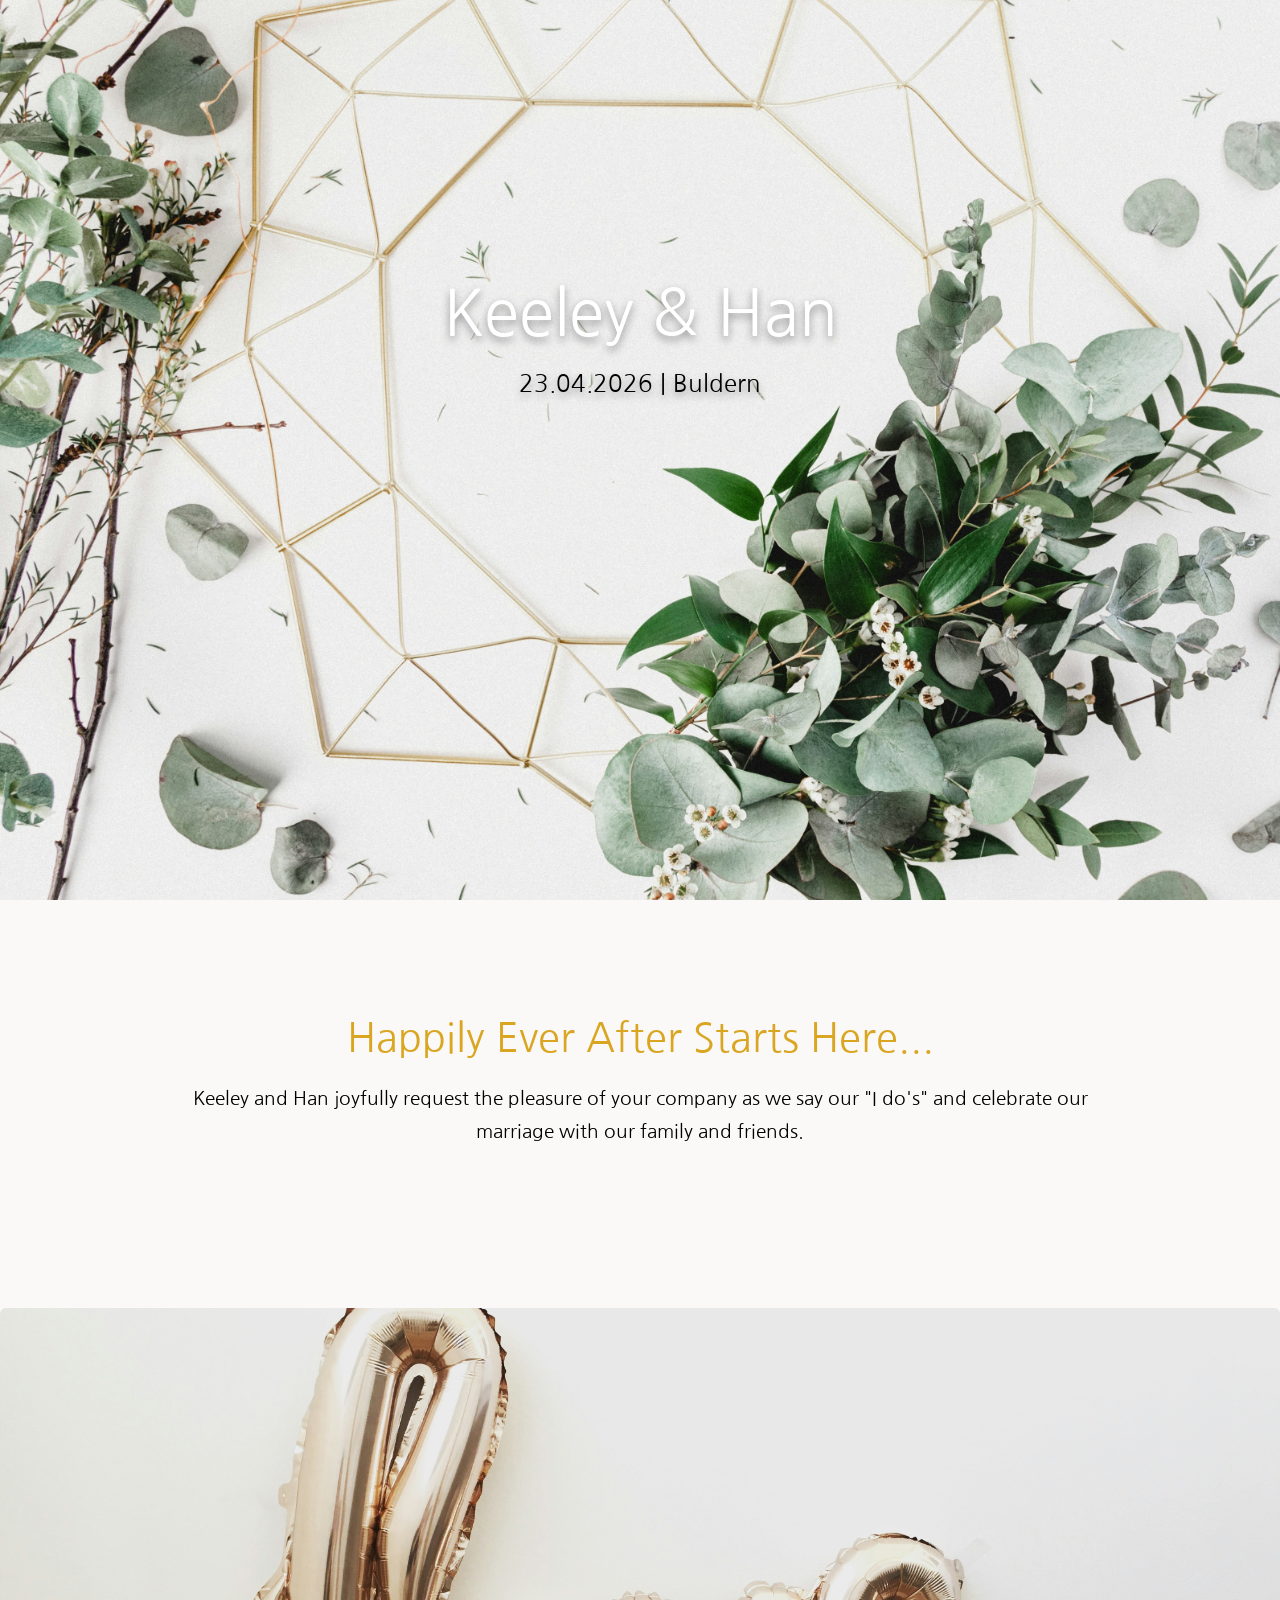
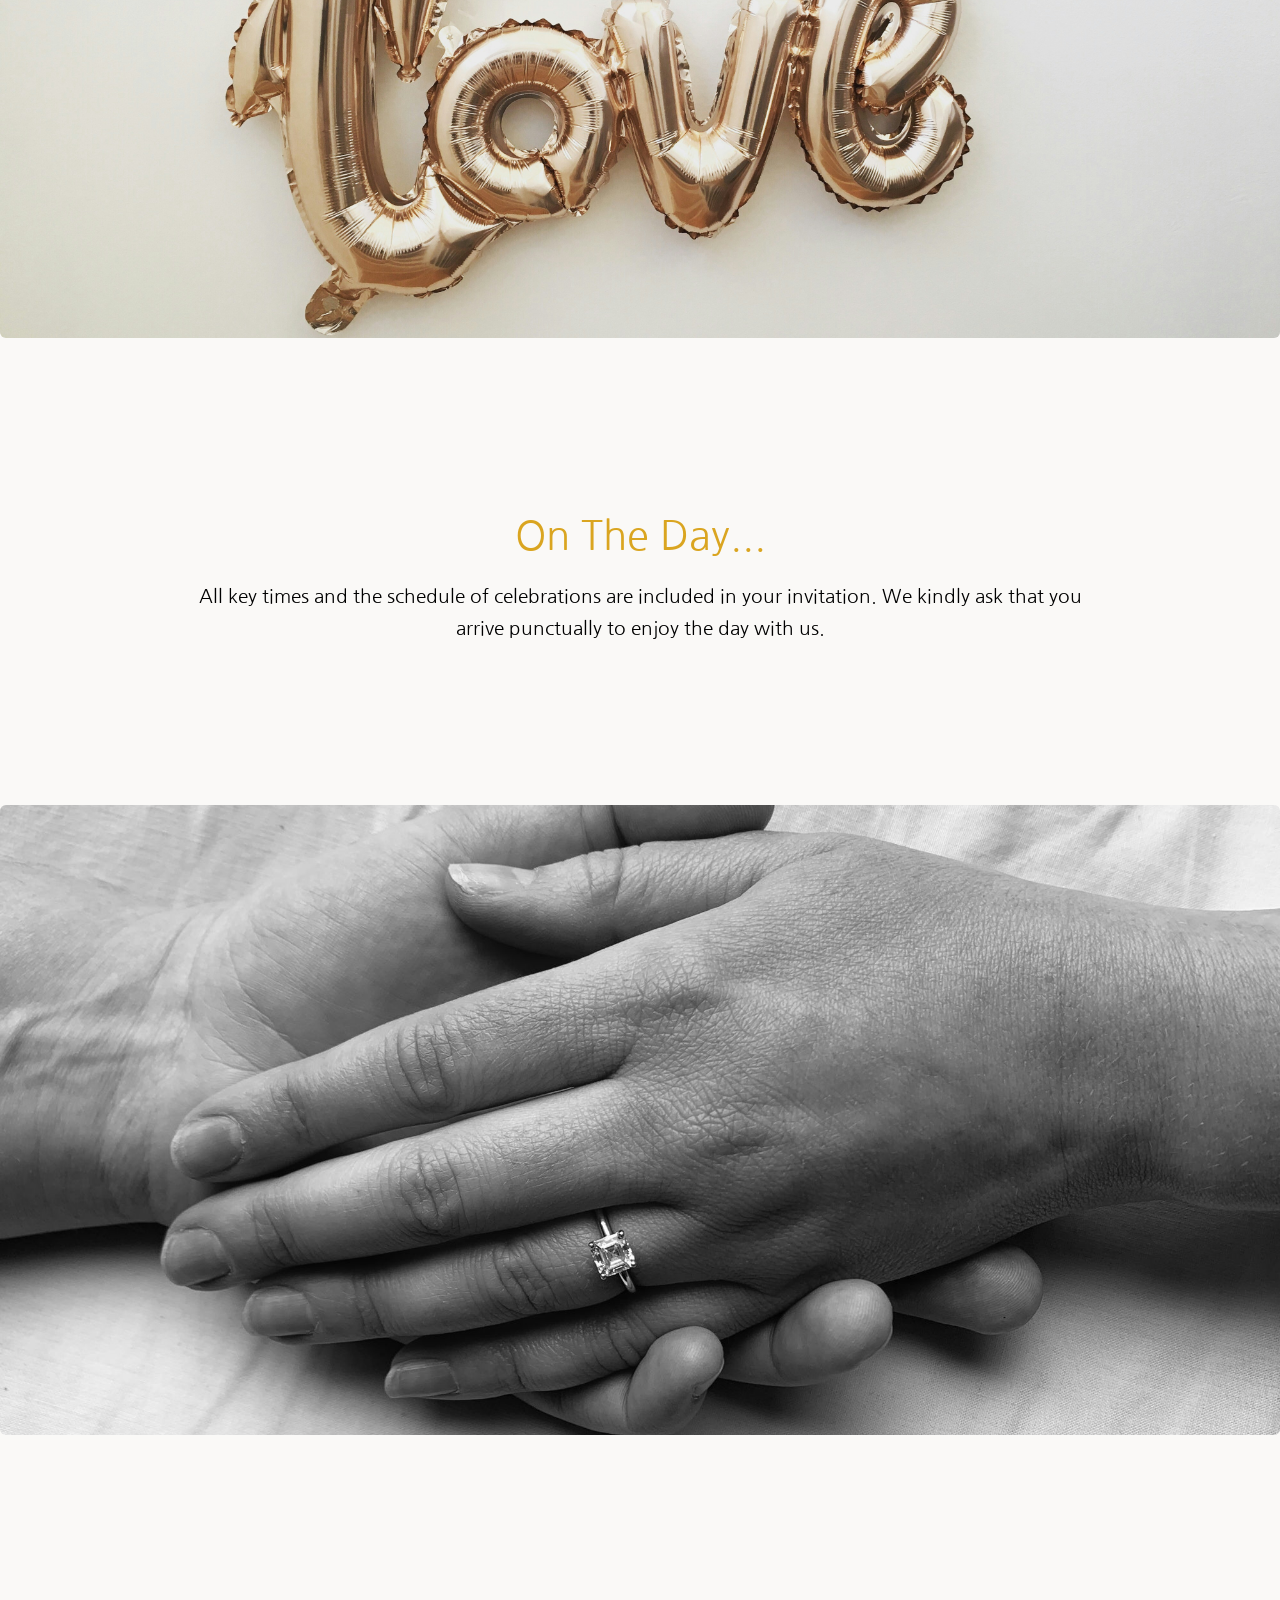
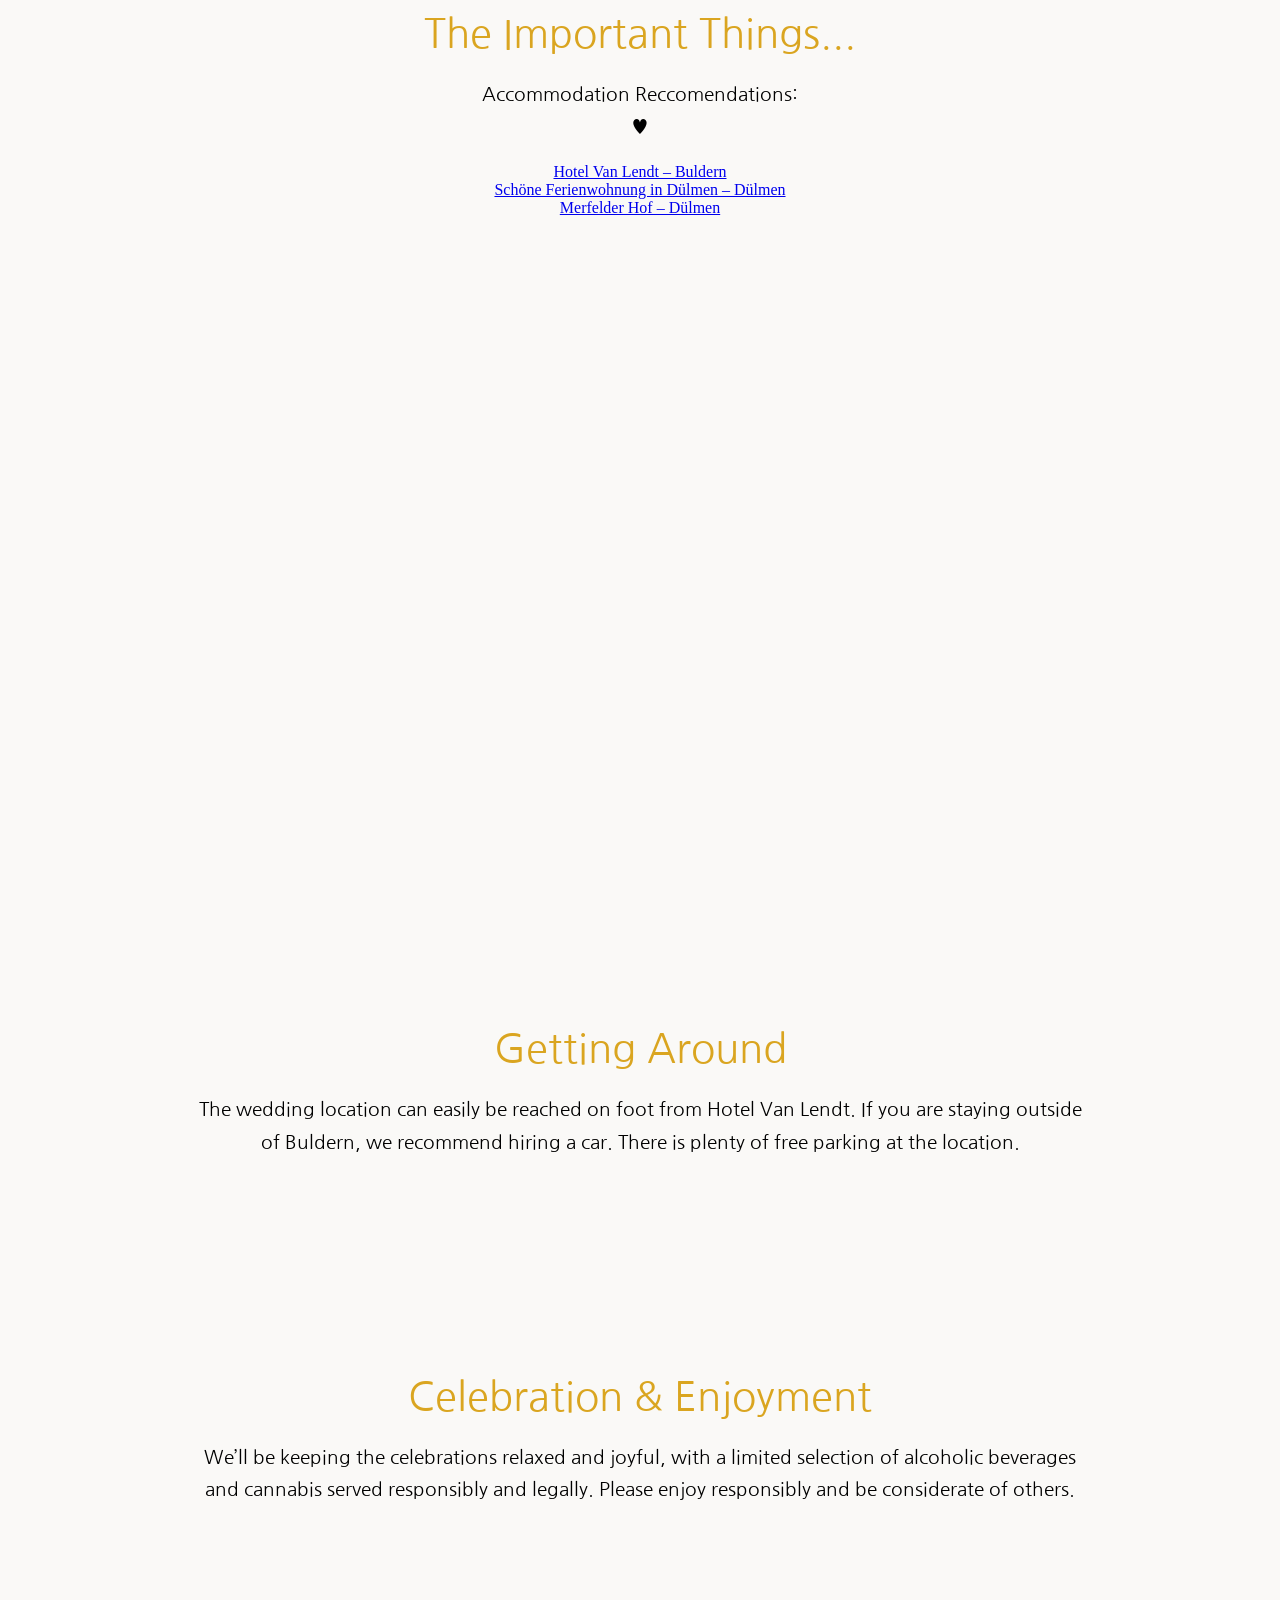
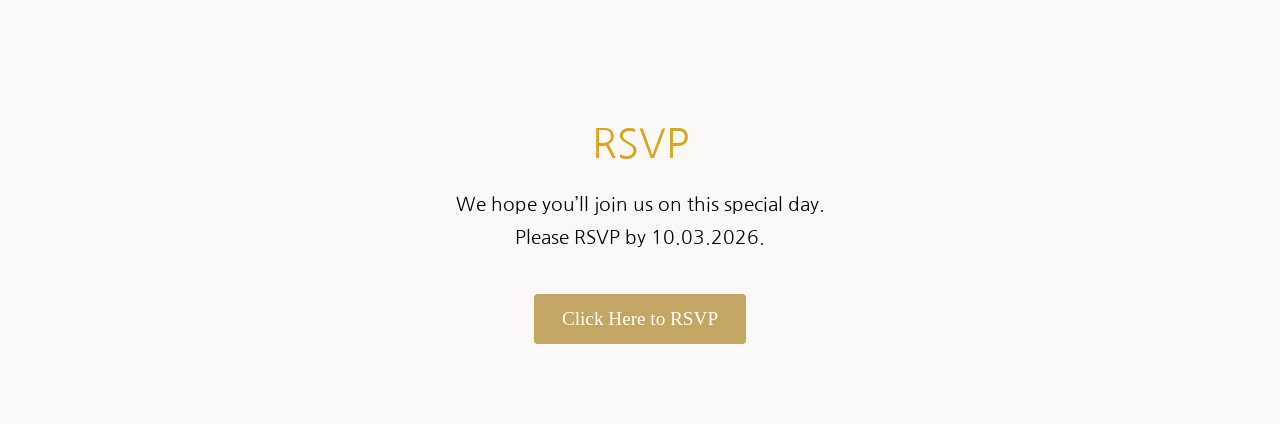
==== index.html @ 1558410f "Update index.html" ====
<!DOCTYPE html>
<html lang="en">
<head>
  <meta charset="UTF-8" />
  <meta name="viewport" content="width=device-width, initial-scale=1.0" />
  <title>Keeley & Han — 23.04.2026</title>
  <link rel="stylesheet" href="style.css" />
  <link href="https://fonts.googleapis.com/css2?family=Nanum+Gothic:wght@400;700&display=swap" rel="stylesheet">
</head>
<body>
  
  <div class="hero-section">
    <h1>Keeley & Han</h1>
    <p>23.04.2026 | Buldern</p>
  </div>

  <section id="story">
    <h2>Happily Ever After Starts Here...</h2>
    <p>Keeley and Han joyfully request the pleasure of your company as we say our "I do's" and celebrate our marriage with our family and friends.</p>
  </section>

  <div class="photo-strip" style="background-image:url('images/strip1.jpg');"></div>

  <section id="details" class="text-over-photo">
    <div class="overlay">
      <h2>On The Day...</h2>
      <p>All key times and the schedule of celebrations are included in your invitation. We kindly ask that you arrive punctually to enjoy the day with us.</p>
    </div>
  </section>

  <div class="photo-strip" style="background-image:url('images/strip2.jpg');"></div>

  <section id="accommodation">
    <h2>The Important Things...</h2>
    <p>Accommodation Reccomendations:<br>&hearts;</p>

    <a href="#">Hotel Van Lendt – Buldern</a><br>
    <a href="#">Schöne Ferienwohnung in Dülmen – Dülmen</a><br>
    <a href="#">Merfelder Hof – Dülmen</a>
  </section>

  <section id="location">
    <div class="map-wrapper">
      <iframe src="https://www.google.com/maps/embed?pb=!1m18!1m12!1m3!1d2463.625701372077!2d7.3510725!3d51.8677902!2m3!1f0!2f0!3f0!3m2!1i1024!2i768!4f13.1!3m3!1m2!1s0x47b9ab08e99fabc3%3A0x5cff2f88bb32eb2a!2sSEESCHEUNE%20-%20DIE%20EVENTLOCATION%20IM%20M%C3%9CNSTERLAND!5e0!3m2!1sen!2sde!4v1762705161014!5m2!1sen!2sde" width="100%" height="450" style="border:0;" allowfullscreen="" loading="lazy" referrerpolicy="no-referrer-when-downgrade"></iframe>
    </div>
  </section>

  <section>
    <h2>Getting Around</h2>
    <p>The wedding location can easily be reached on foot from Hotel Van Lendt. If you are staying outside of Buldern, we recommend hiring a car. There is plenty of free parking at the location.</p>
  </section>

  <section>
    <h2>Celebration & Enjoyment</h2>
    <p>We’ll be keeping the celebrations relaxed and joyful, with a limited selection of alcoholic beverages and cannabis served responsibly and legally. Please enjoy responsibly and be considerate of others.</p>
  </section>

  <section id="rsvp">
    <h2>RSVP</h2>
    <p>We hope you’ll join us on this special day.<br>Please RSVP by 10.03.2026.</p>
    <a class="rsvp-button" href="https://docs.google.com/forms/d/e/1FAIpQLSeetmAH4cesLOqkKq2MIP7J2bO_eZGsd08v54XGEmrCmU65VQ/viewform" target="_blank">Click Here to RSVP</a>
  </section>
</body>
</html>
---- style.css ----
/* === Global Styles === */
body {
  margin: 0;
  font-family: "Georgia", serif;
  background: #faf9f7;
  color: #333;
}

html {
  scroll-behavior: smooth;
}

/* === Hero Section === */
.hero-section {
  height: 100vh;
  background-image: url('images/hero.jpg');
  background-size: cover;
  background-position: center;
  display: flex;
  flex-direction: column;
  justify-content: center;
  align-items: center;
  text-align: center;
  color: white;
  text-shadow: 0 4px 8px rgba(0, 0, 0, 0.4);
  position: relative;
}

.hero-section h1 {
  font-size: 4rem;
  margin: 0;
  font-weight: 300;
  font-family: 'Nanum Gothic', sans-serif;
  position: relative;
  top: -100px;
}

.hero-section p {
  font-size: 1.5rem;
  margin-top: 10px;
  font-family: 'Nanum Gothic', sans-serif;
  position: relative;
  top: -100px;
}

/* === General Section Styling === */
section {
  padding: 80px 20px;
  max-width: 900px;
  margin: auto;
  text-align: center;
}

h2 {
  font-weight: 300;
  font-size: 2.5rem;
  margin-bottom: 20px;
  color: goldenrod;
  font-family: 'Nanum Gothic', sans-serif;
}

p {
  font-size: 1.2rem;
  line-height: 1.7;
  color: black;
  font-family: 'Nanum Gothic', sans-serif;
}

/* === Photo Strip Sections === */
.photo-strip {
  height: 70vh;
  background-size: cover;
  background-position: center;
  margin: 60px 0;
  border-radius: 6px;
}

/* === RSVP Button === */
.rsvp-button {
  display: inline-block;
  padding: 14px 28px;
  background: #c3a663;
  color: white;
  text-decoration: none;
  border-radius: 4px;
  margin-top: 20px;
  font-size: 1.2rem;
  transition: 0.3s ease;
}

.rsvp-button:hover {
  background: #a88c52;
}

/* === Footer === */
footer {
  padding: 30px 0;
  text-align: center;
  color: #666;
  font-size: 0.9rem;
}

/* === MOBILE RESPONSIVE === */
@media (max-width: 768px) {
  .hero-section {
    background-position: top center;
    background-size: cover;
  }

  .hero-section h1 {
    font-size: 2.7rem;
    top: -40px;
  }

  .hero-section p {
    font-size: 1.2rem;
    top: -30px;
  }

  .photo-strip {
    height: 40vh;
  }

  section {
    padding: 50px 15px;
  }
}
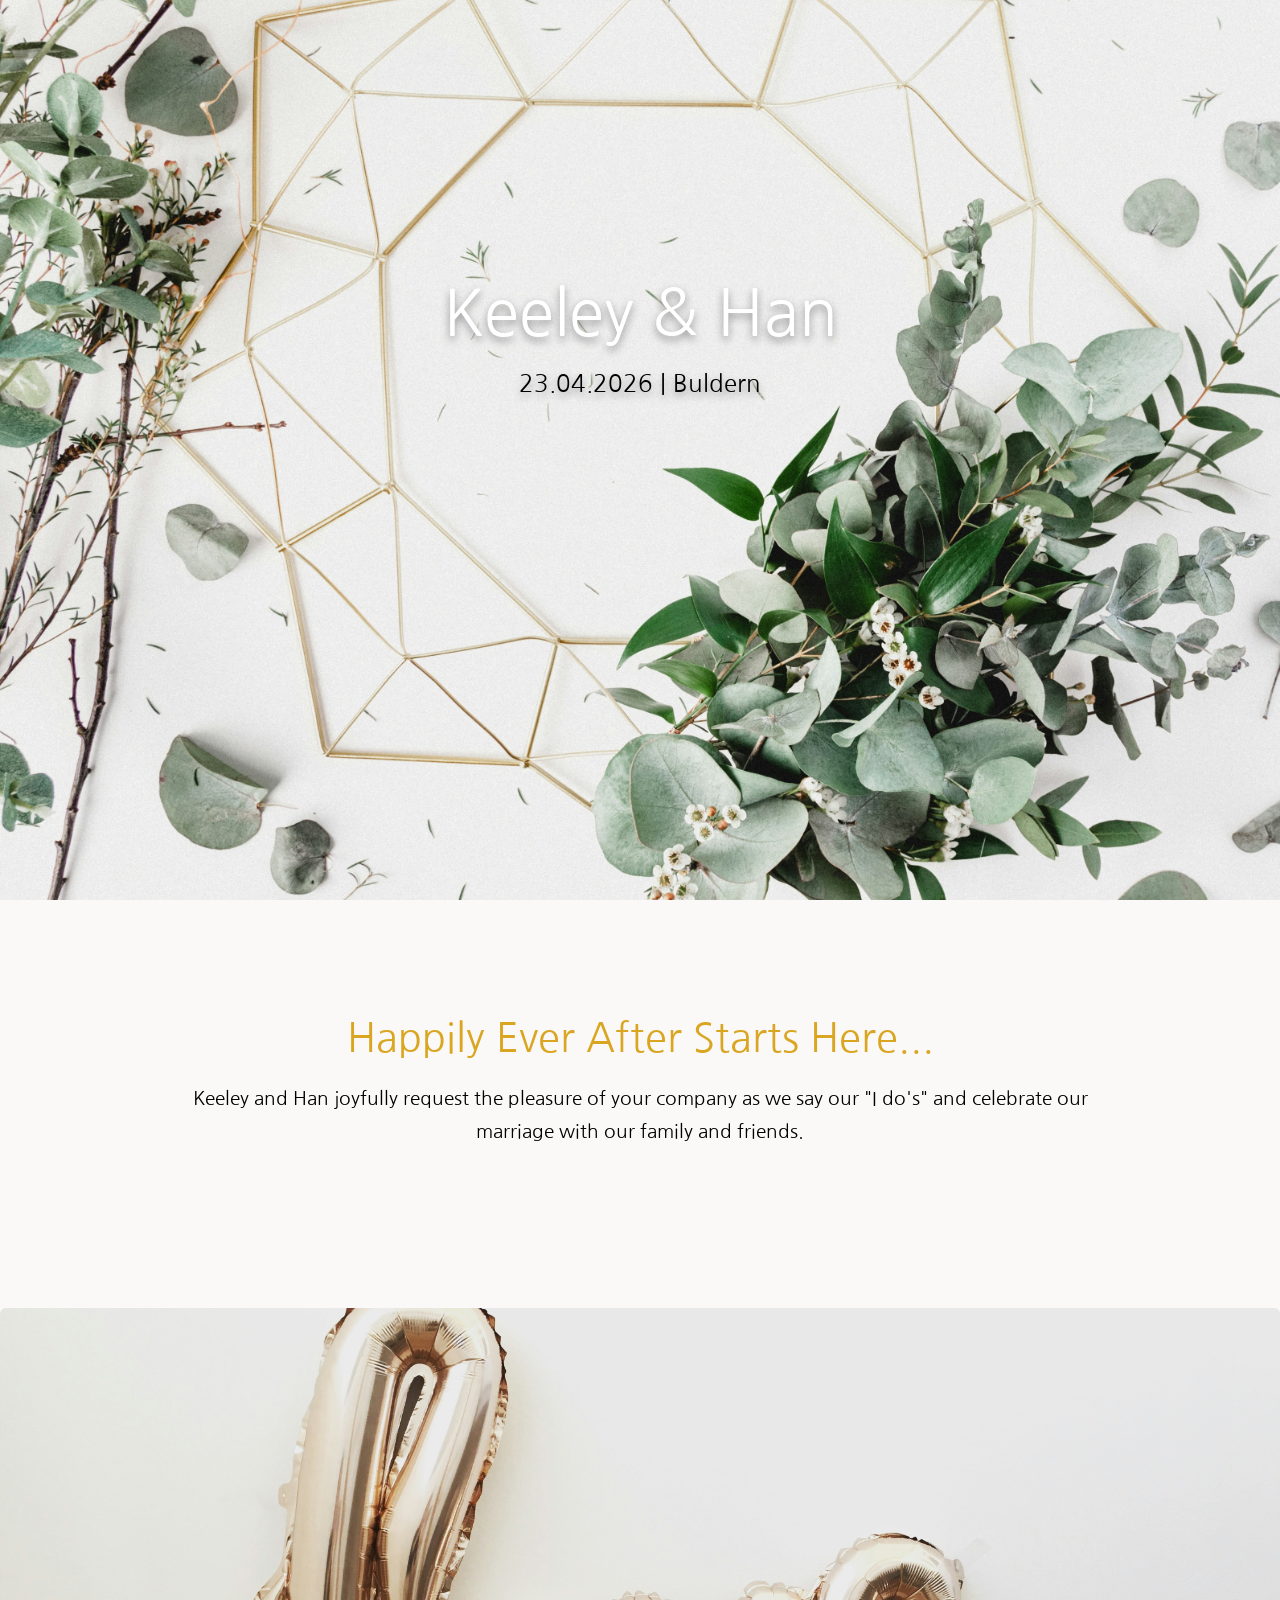
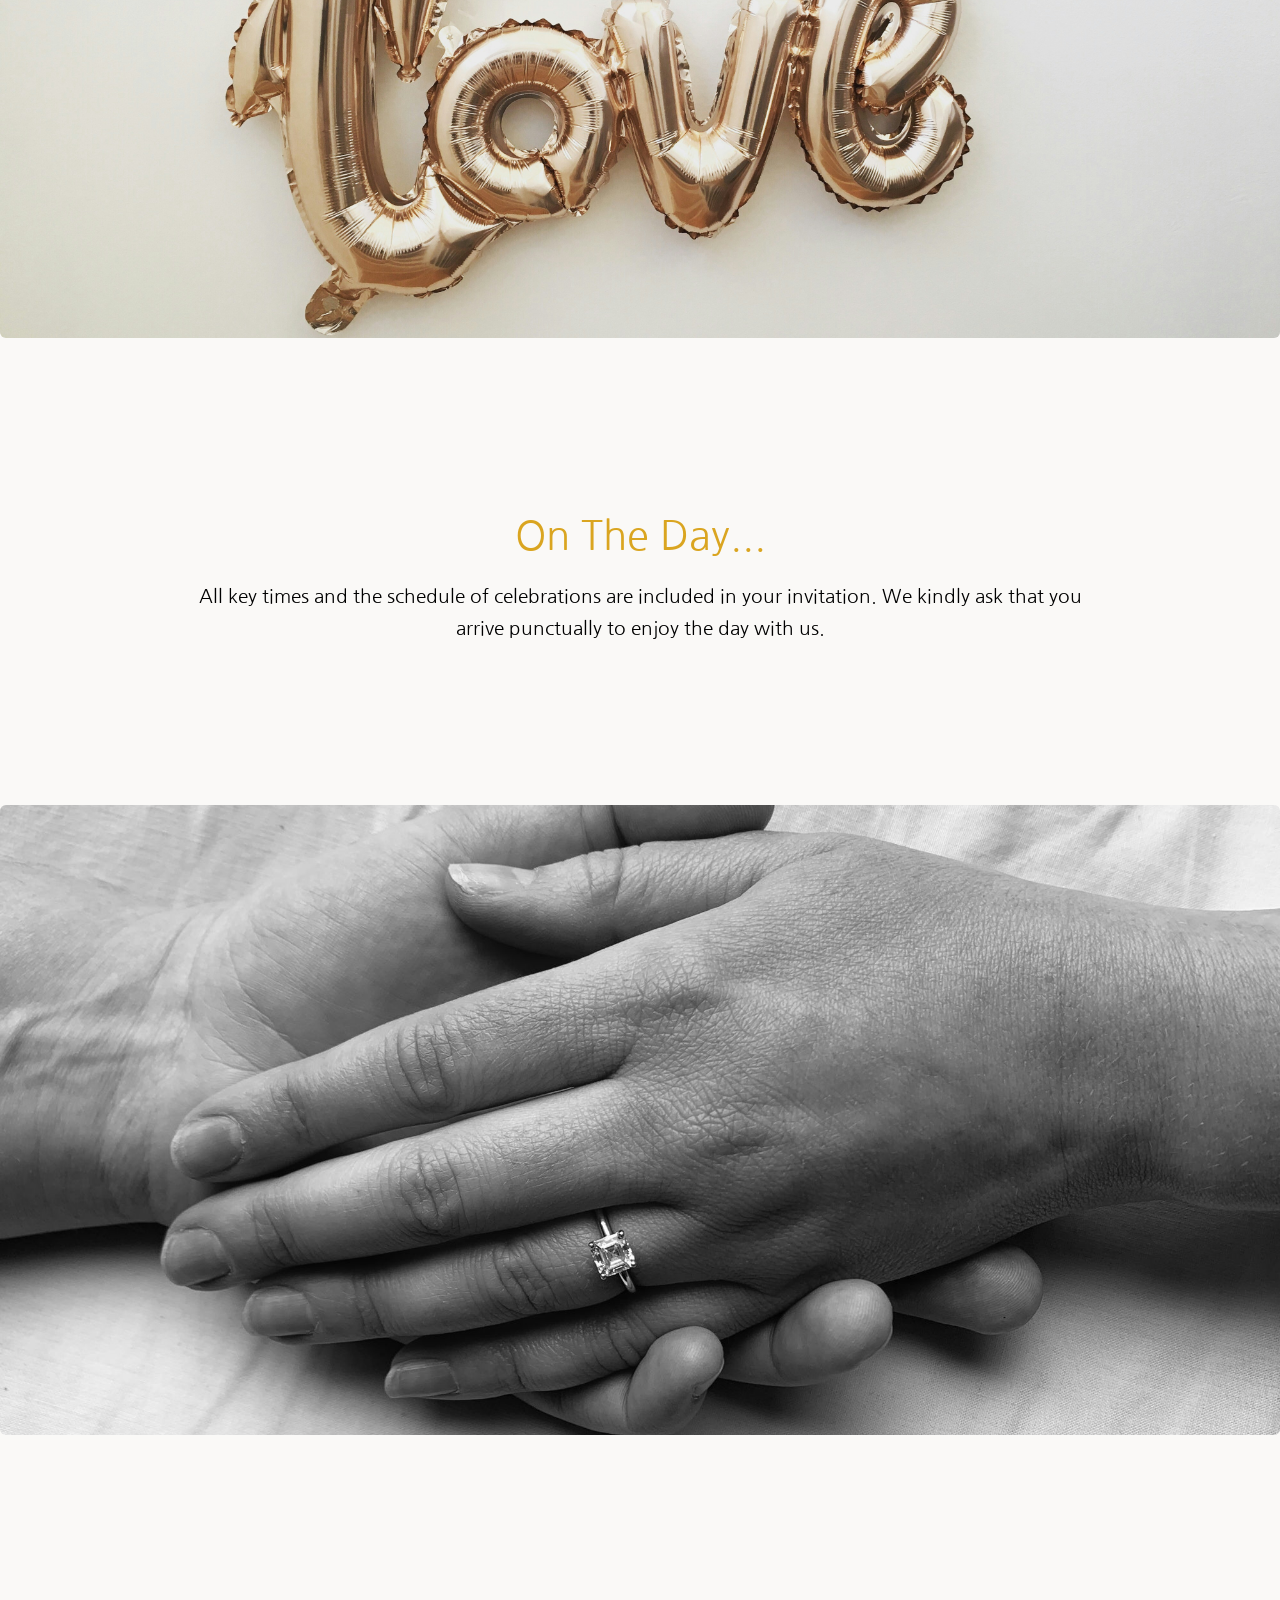
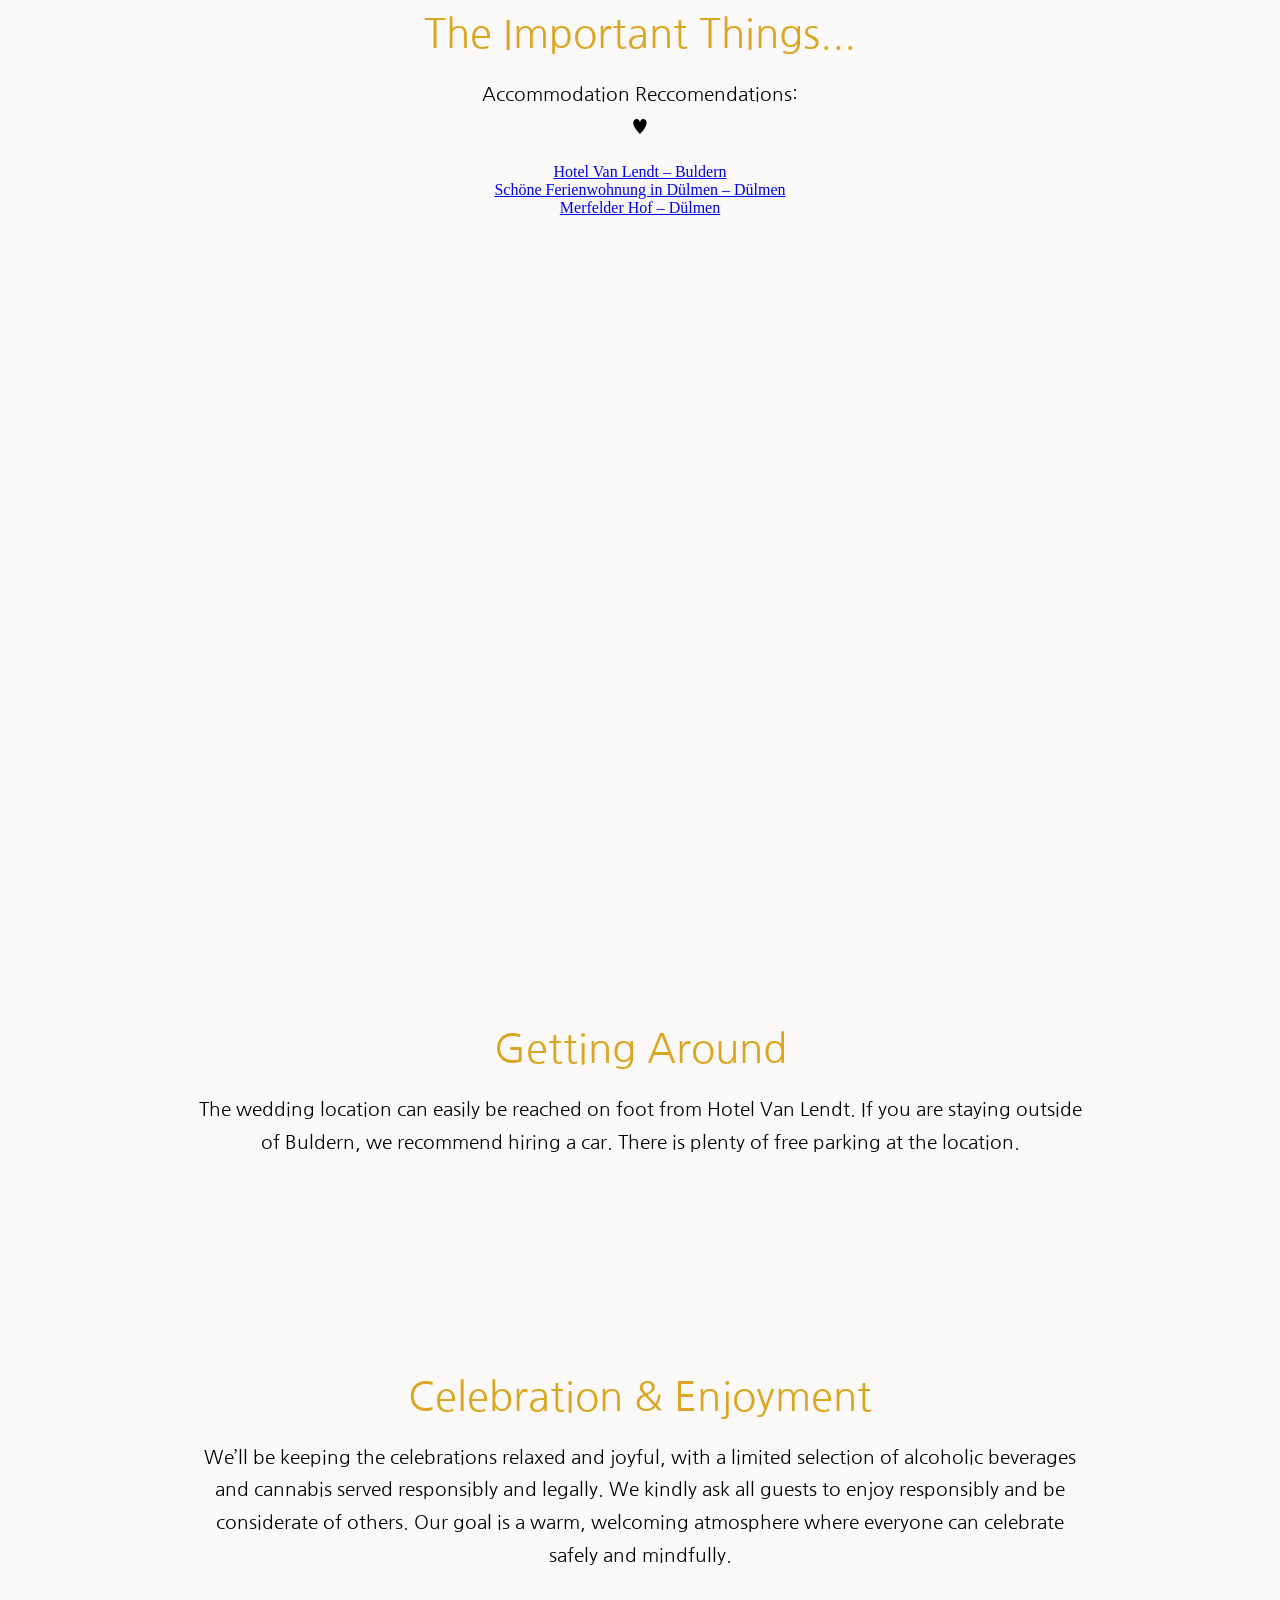
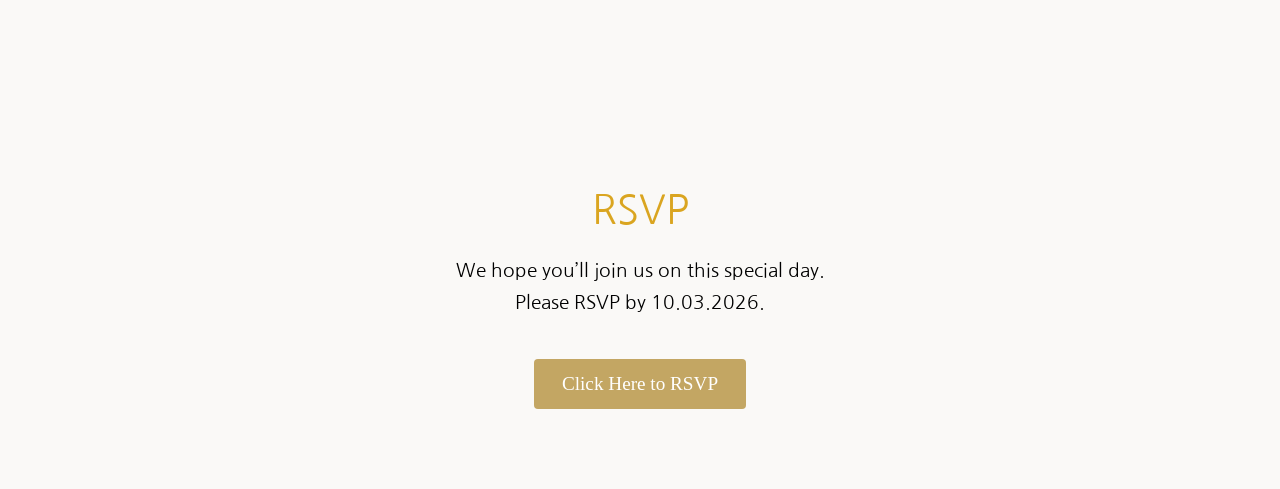
==== commit 35590815: "Update index.html" ====
--- a/index.html
+++ b/index.html
@@ -52,7 +52,8 @@
 
   <section>
     <h2>Celebration & Enjoyment</h2>
-    <p>We’ll be keeping the celebrations relaxed and joyful, with a limited selection of alcoholic beverages and cannabis served responsibly and legally. Please enjoy responsibly and be considerate of others.</p>
+    <p>We’ll be keeping the celebrations relaxed and joyful, with a limited selection of alcoholic beverages and cannabis served responsibly and 
+legally. We kindly ask all guests to enjoy responsibly and be considerate of others. Our goal is a warm, welcoming atmosphere where everyone can celebrate safely and mindfully.</p>
   </section>
 
   <section id="rsvp">
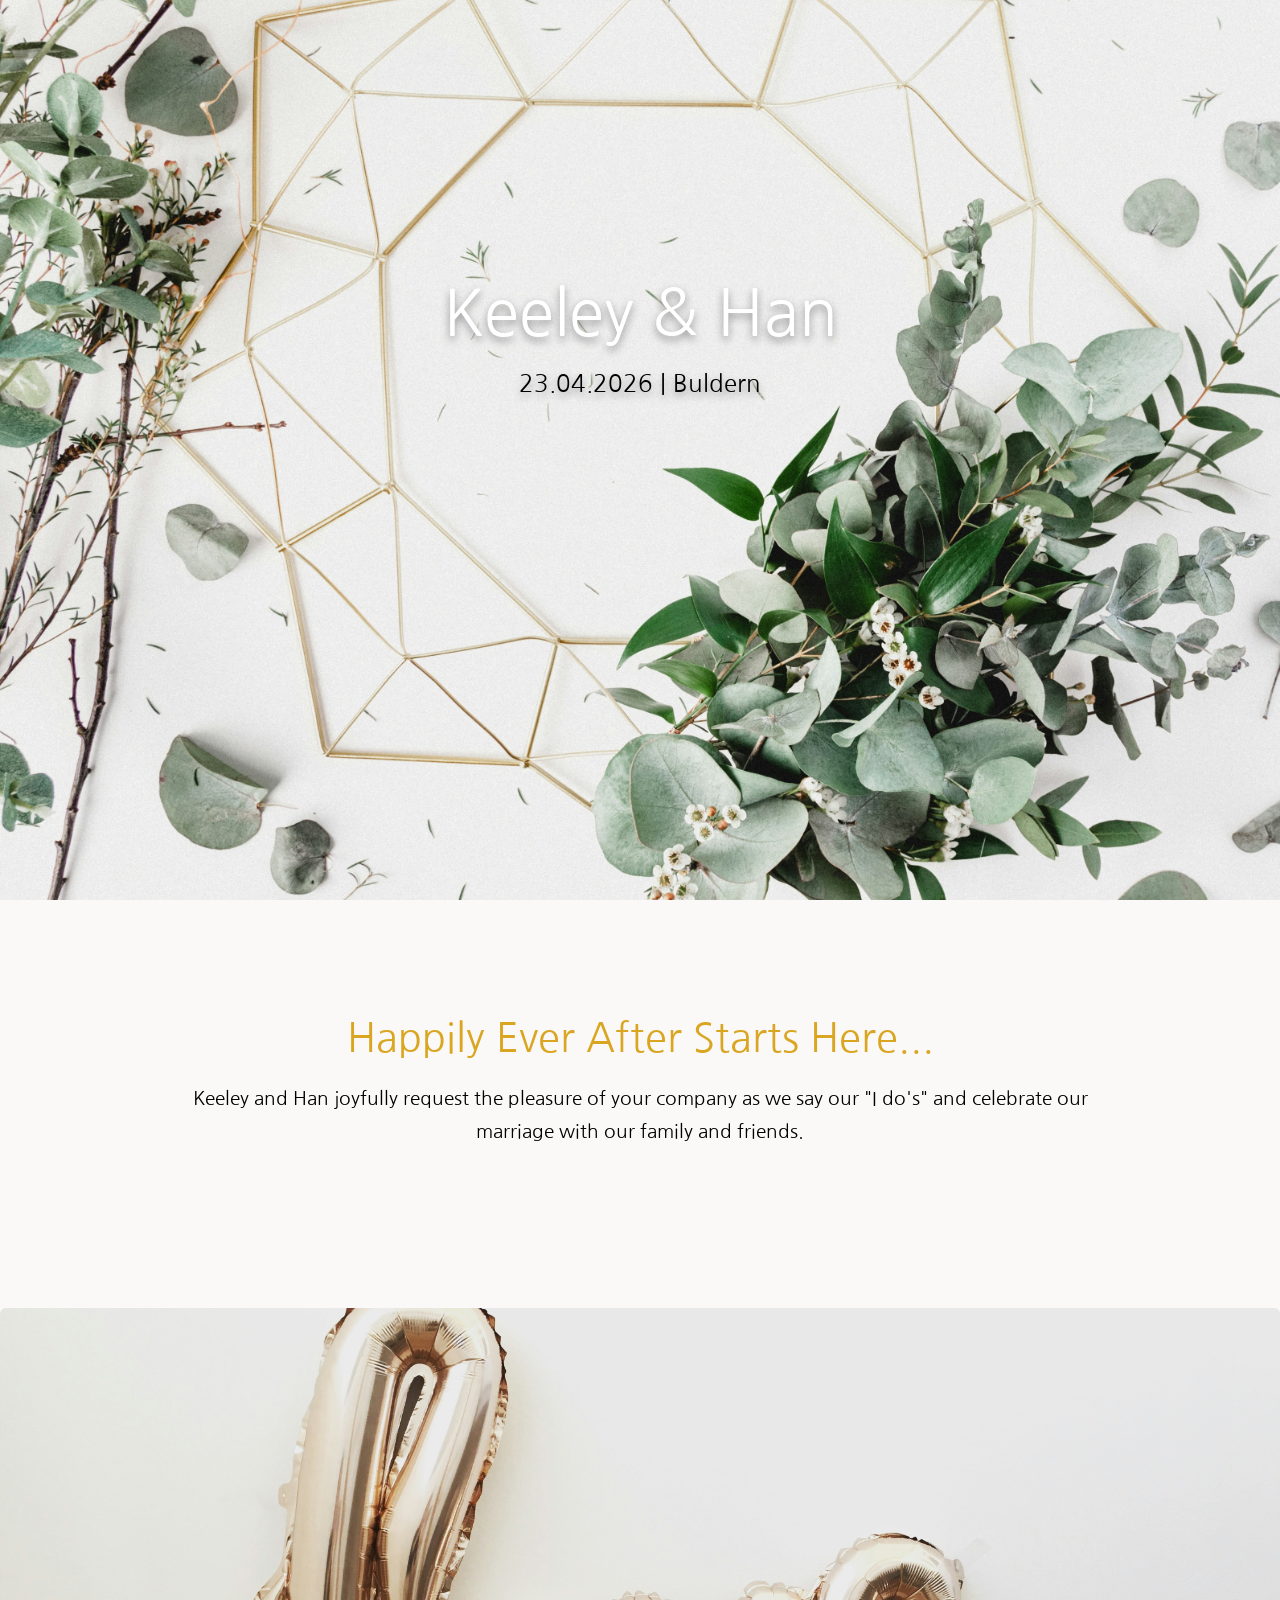
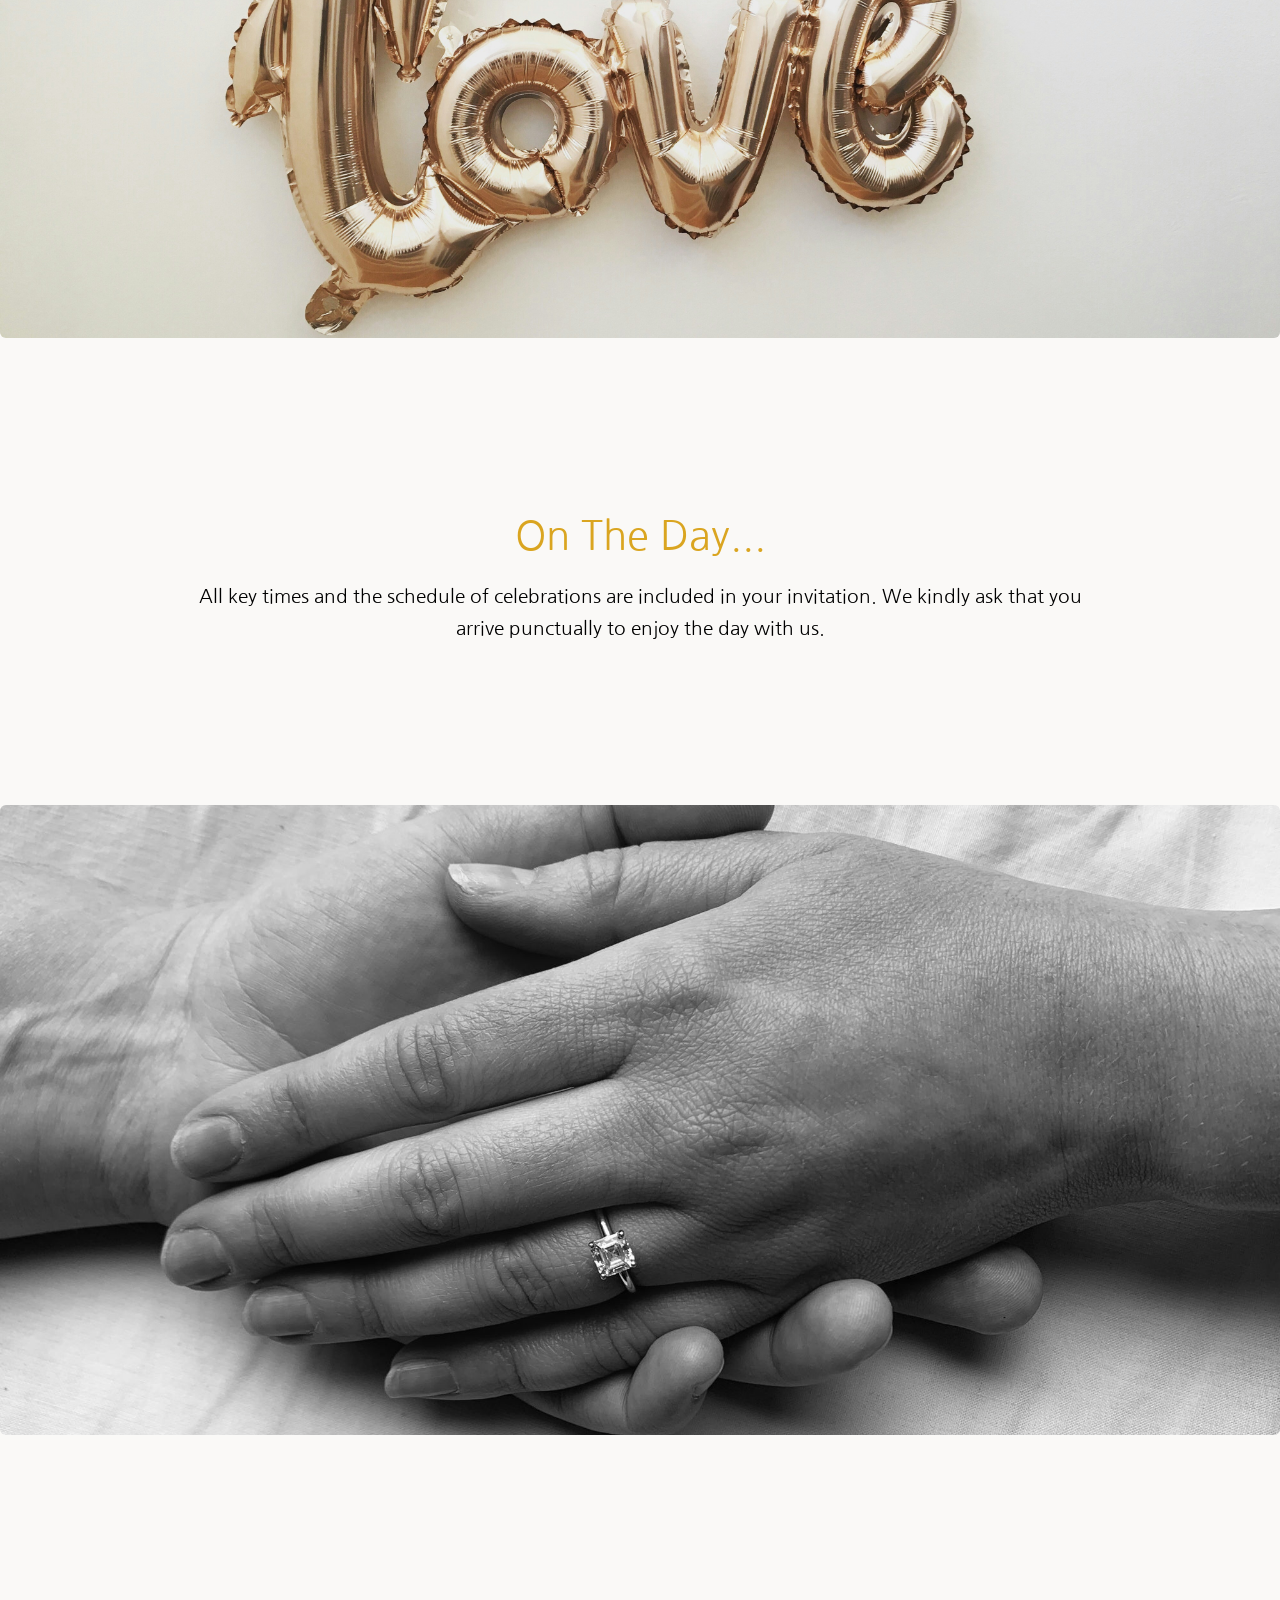
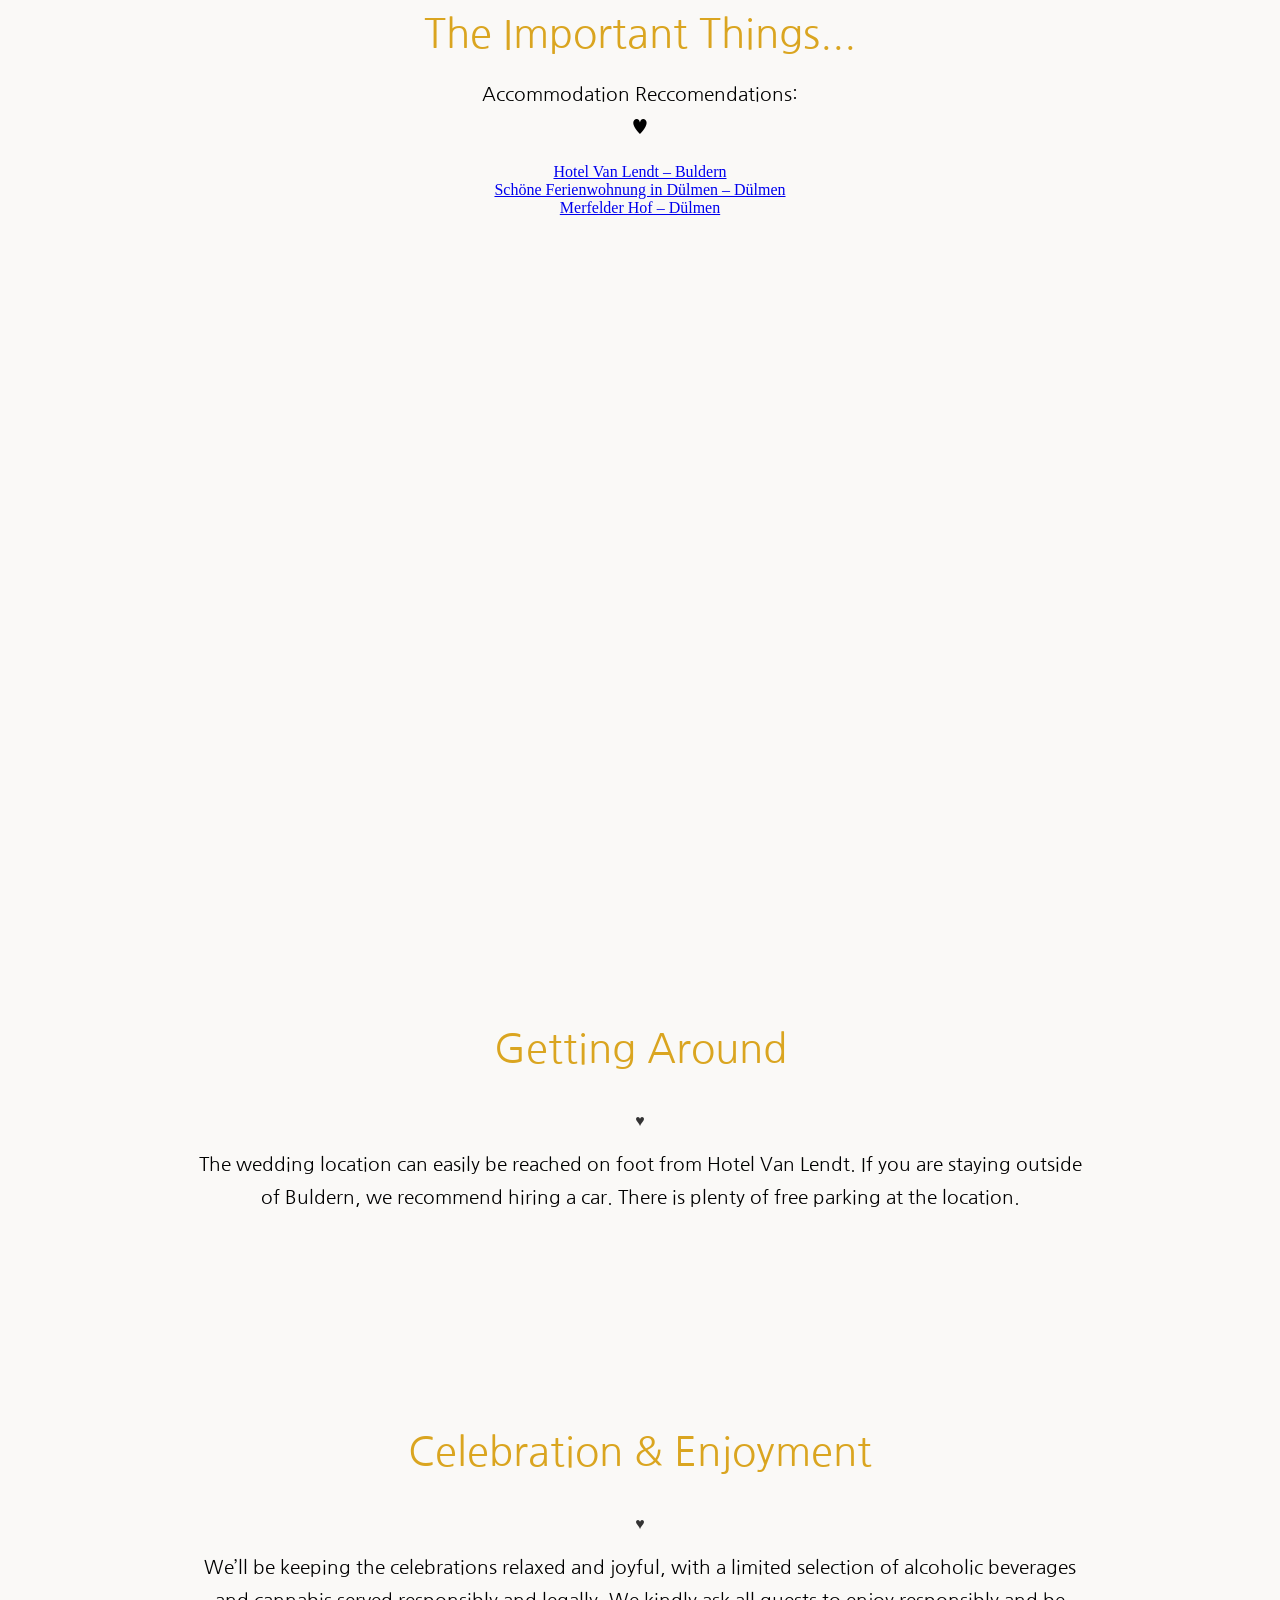
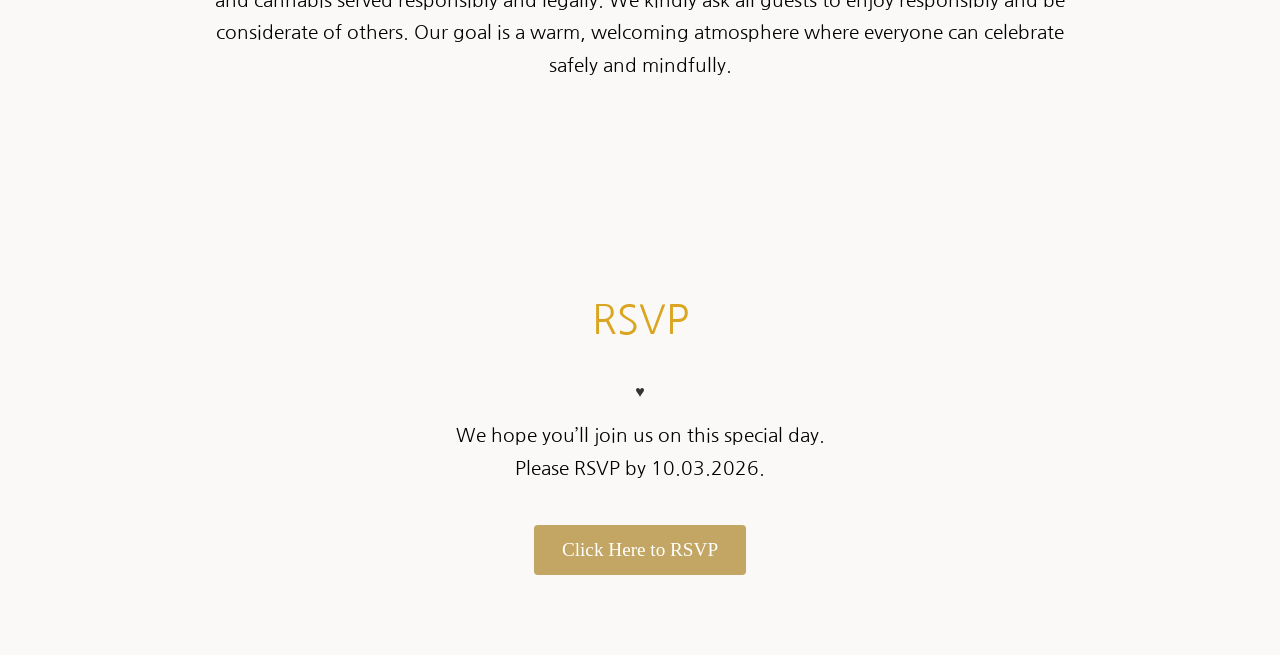
==== commit 27e8e495: "Update index.html" ====
--- a/index.html
+++ b/index.html
@@ -46,18 +46,18 @@
   </section>
 
   <section>
-    <h2>Getting Around</h2>
+    <h2>Getting Around</h2><br>&hearts;
     <p>The wedding location can easily be reached on foot from Hotel Van Lendt. If you are staying outside of Buldern, we recommend hiring a car. There is plenty of free parking at the location.</p>
   </section>
 
   <section>
-    <h2>Celebration & Enjoyment</h2>
+    <h2>Celebration & Enjoyment</h2><br>&hearts;
     <p>We’ll be keeping the celebrations relaxed and joyful, with a limited selection of alcoholic beverages and cannabis served responsibly and 
 legally. We kindly ask all guests to enjoy responsibly and be considerate of others. Our goal is a warm, welcoming atmosphere where everyone can celebrate safely and mindfully.</p>
   </section>
 
   <section id="rsvp">
-    <h2>RSVP</h2>
+    <h2>RSVP</h2><br>&hearts;
     <p>We hope you’ll join us on this special day.<br>Please RSVP by 10.03.2026.</p>
     <a class="rsvp-button" href="https://docs.google.com/forms/d/e/1FAIpQLSeetmAH4cesLOqkKq2MIP7J2bO_eZGsd08v54XGEmrCmU65VQ/viewform" target="_blank">Click Here to RSVP</a>
   </section>
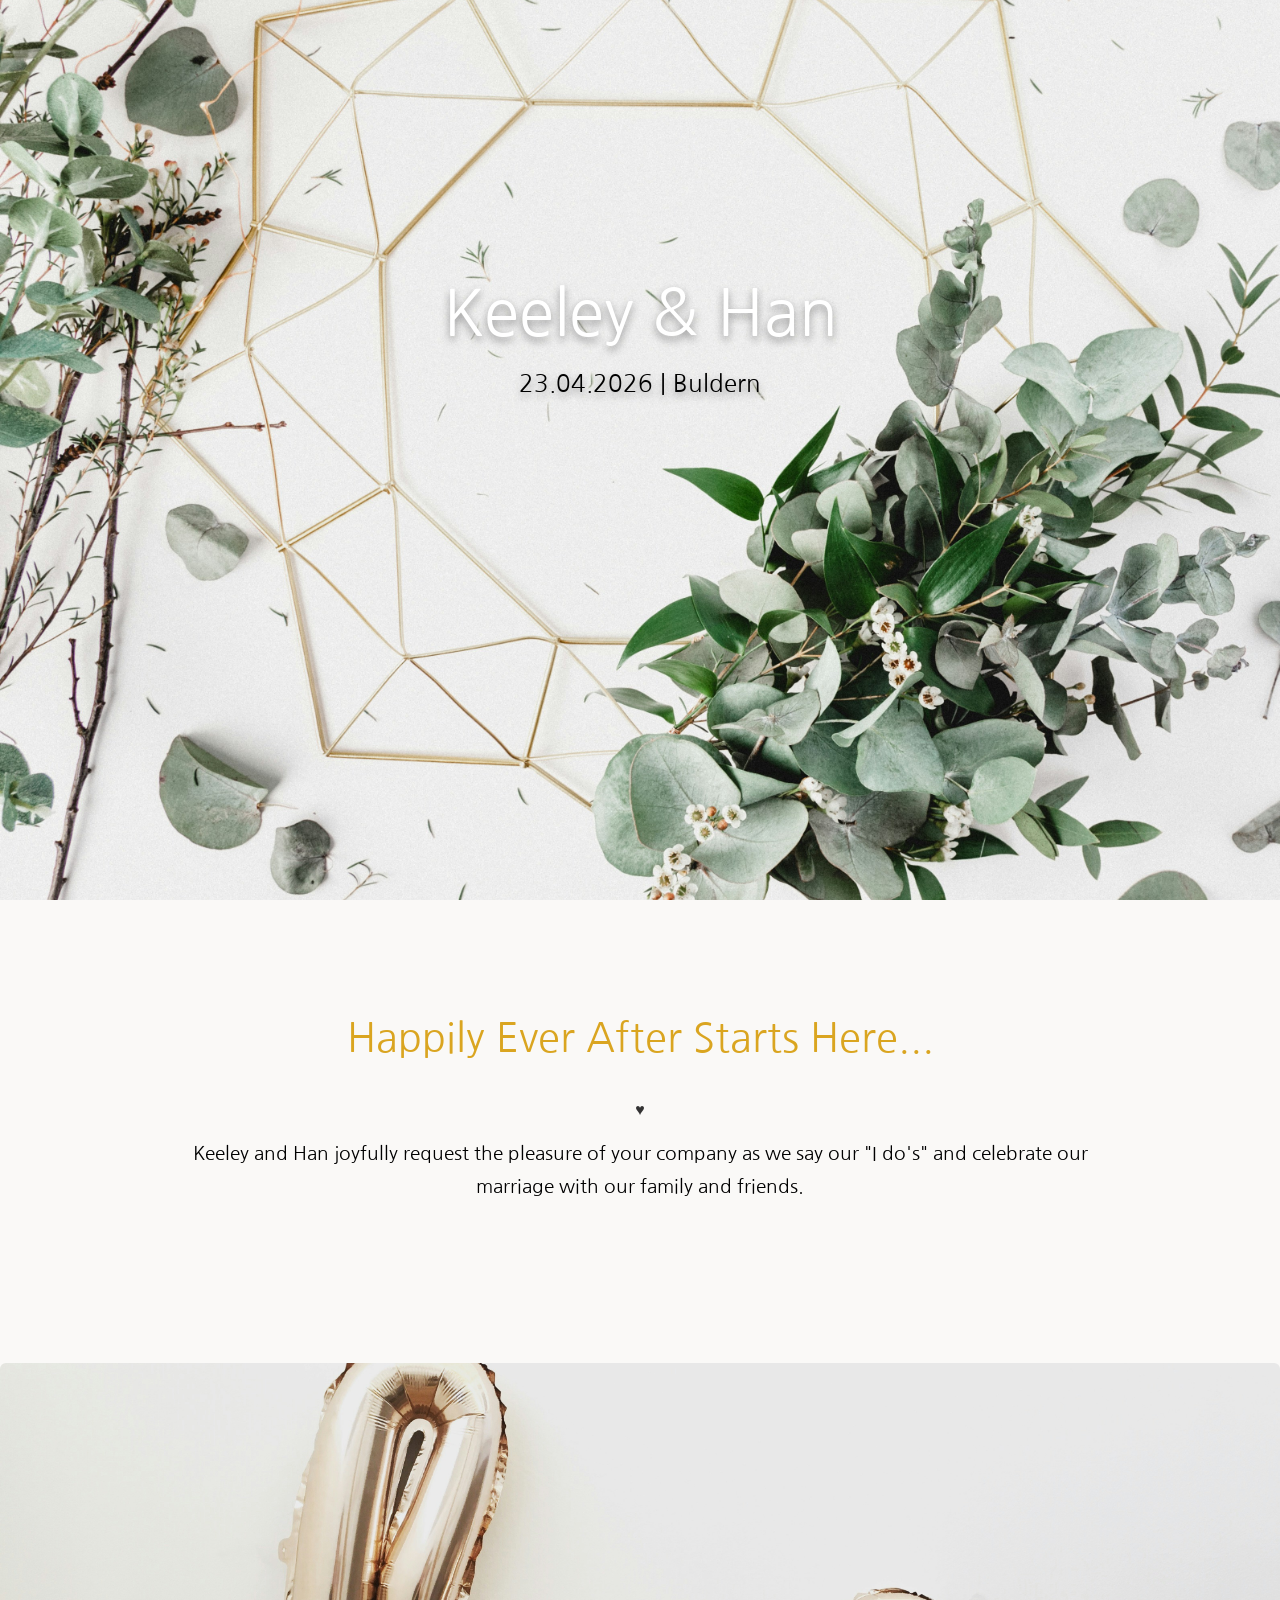
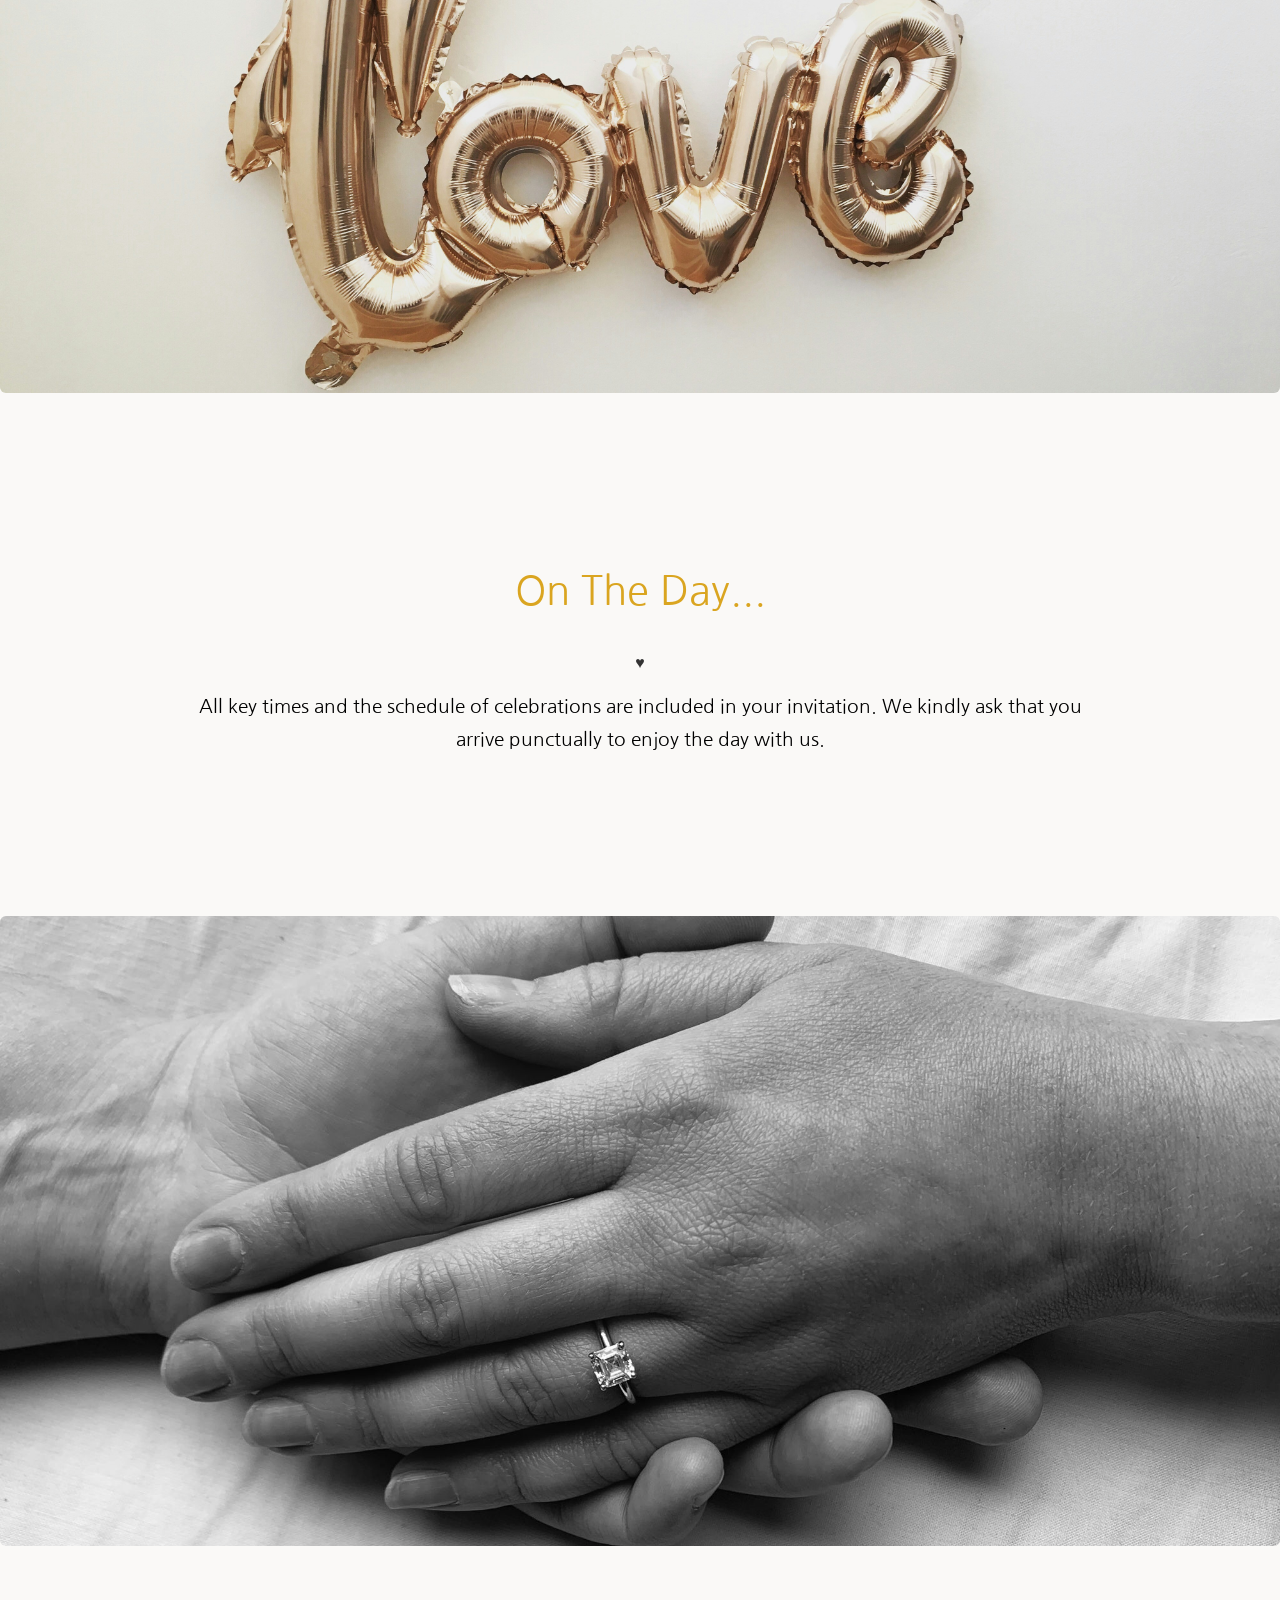
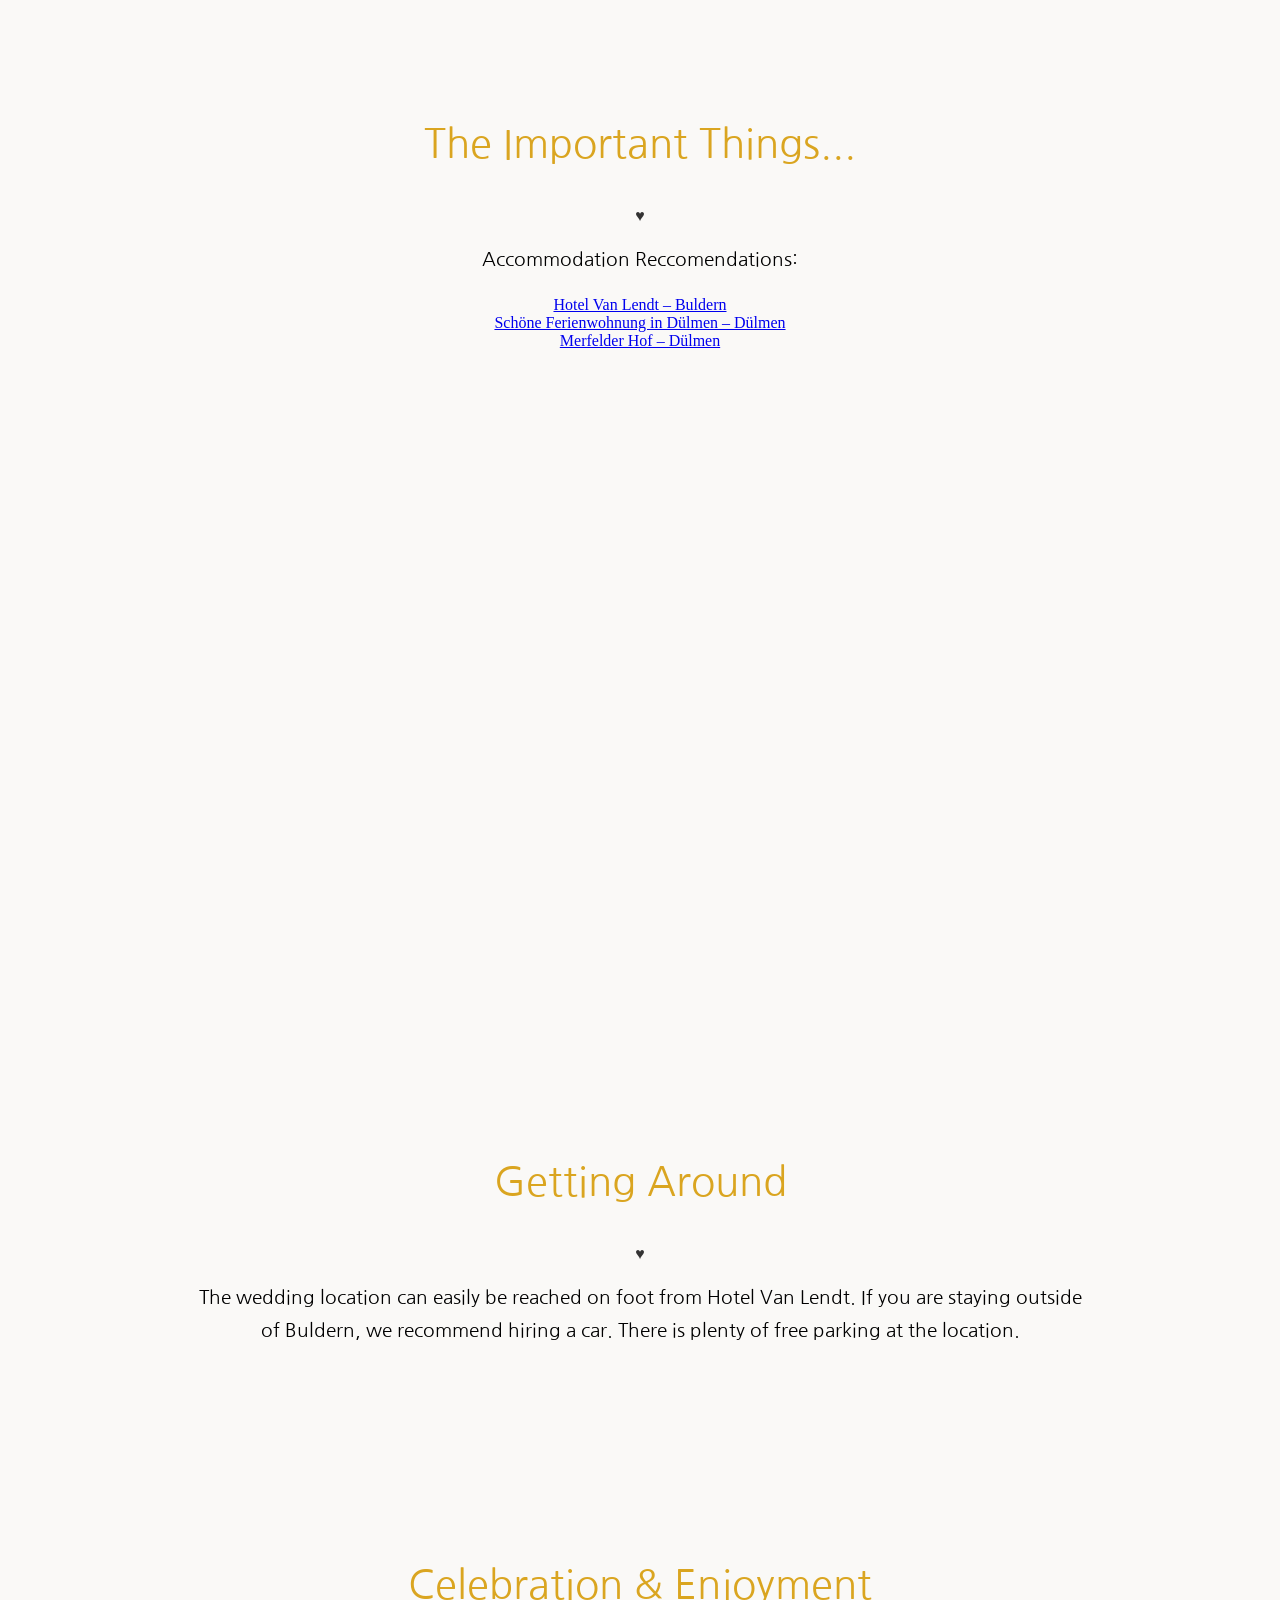
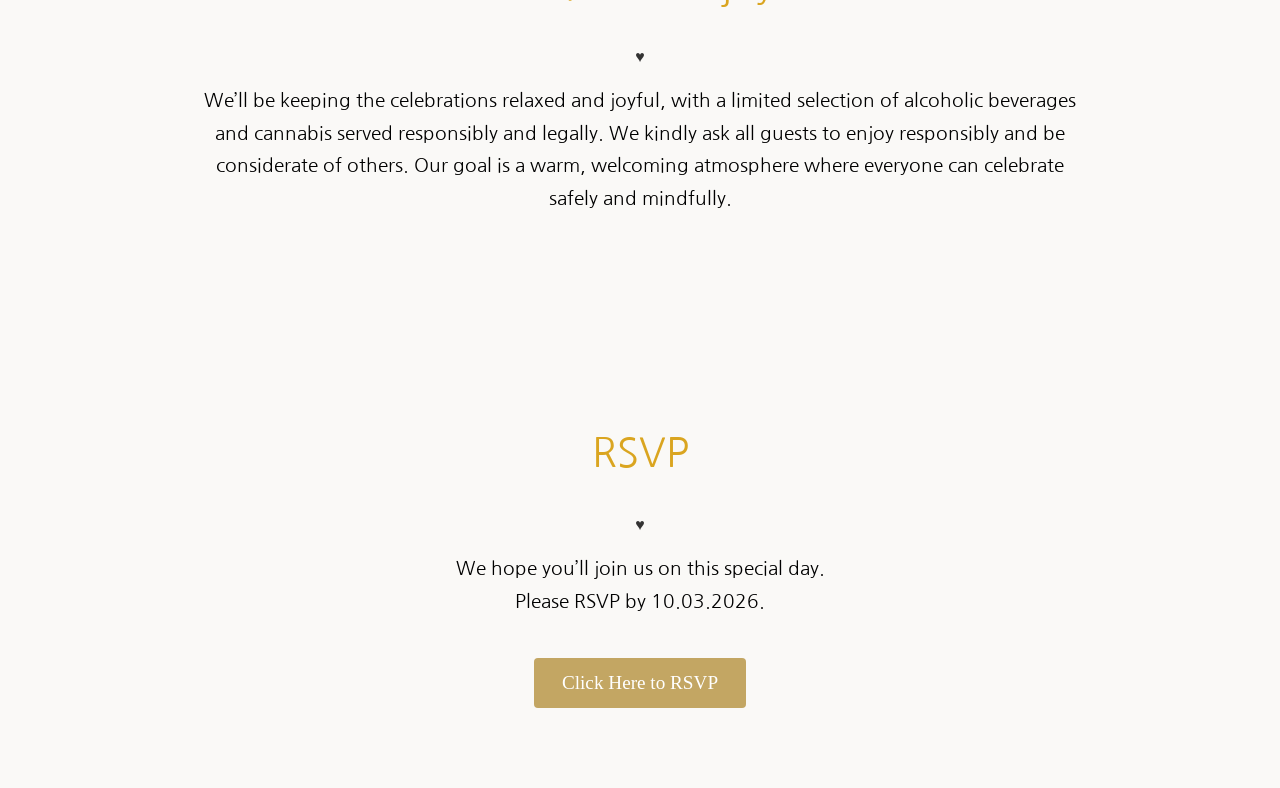
==== commit e7e1b594: "Update index.html" ====
--- a/index.html
+++ b/index.html
@@ -15,7 +15,7 @@
   </div>
 
   <section id="story">
-    <h2>Happily Ever After Starts Here...</h2>
+    <h2>Happily Ever After Starts Here...</h2><br>&hearts;
     <p>Keeley and Han joyfully request the pleasure of your company as we say our "I do's" and celebrate our marriage with our family and friends.</p>
   </section>
 
@@ -23,7 +23,7 @@
 
   <section id="details" class="text-over-photo">
     <div class="overlay">
-      <h2>On The Day...</h2>
+      <h2>On The Day...</h2><br>&hearts;
       <p>All key times and the schedule of celebrations are included in your invitation. We kindly ask that you arrive punctually to enjoy the day with us.</p>
     </div>
   </section>
@@ -31,8 +31,8 @@
   <div class="photo-strip" style="background-image:url('images/strip2.jpg');"></div>
 
   <section id="accommodation">
-    <h2>The Important Things...</h2>
-    <p>Accommodation Reccomendations:<br>&hearts;</p>
+    <h2>The Important Things...</h2><br>&hearts;
+    <p>Accommodation Reccomendations:<br></p>
 
     <a href="#">Hotel Van Lendt – Buldern</a><br>
     <a href="#">Schöne Ferienwohnung in Dülmen – Dülmen</a><br>
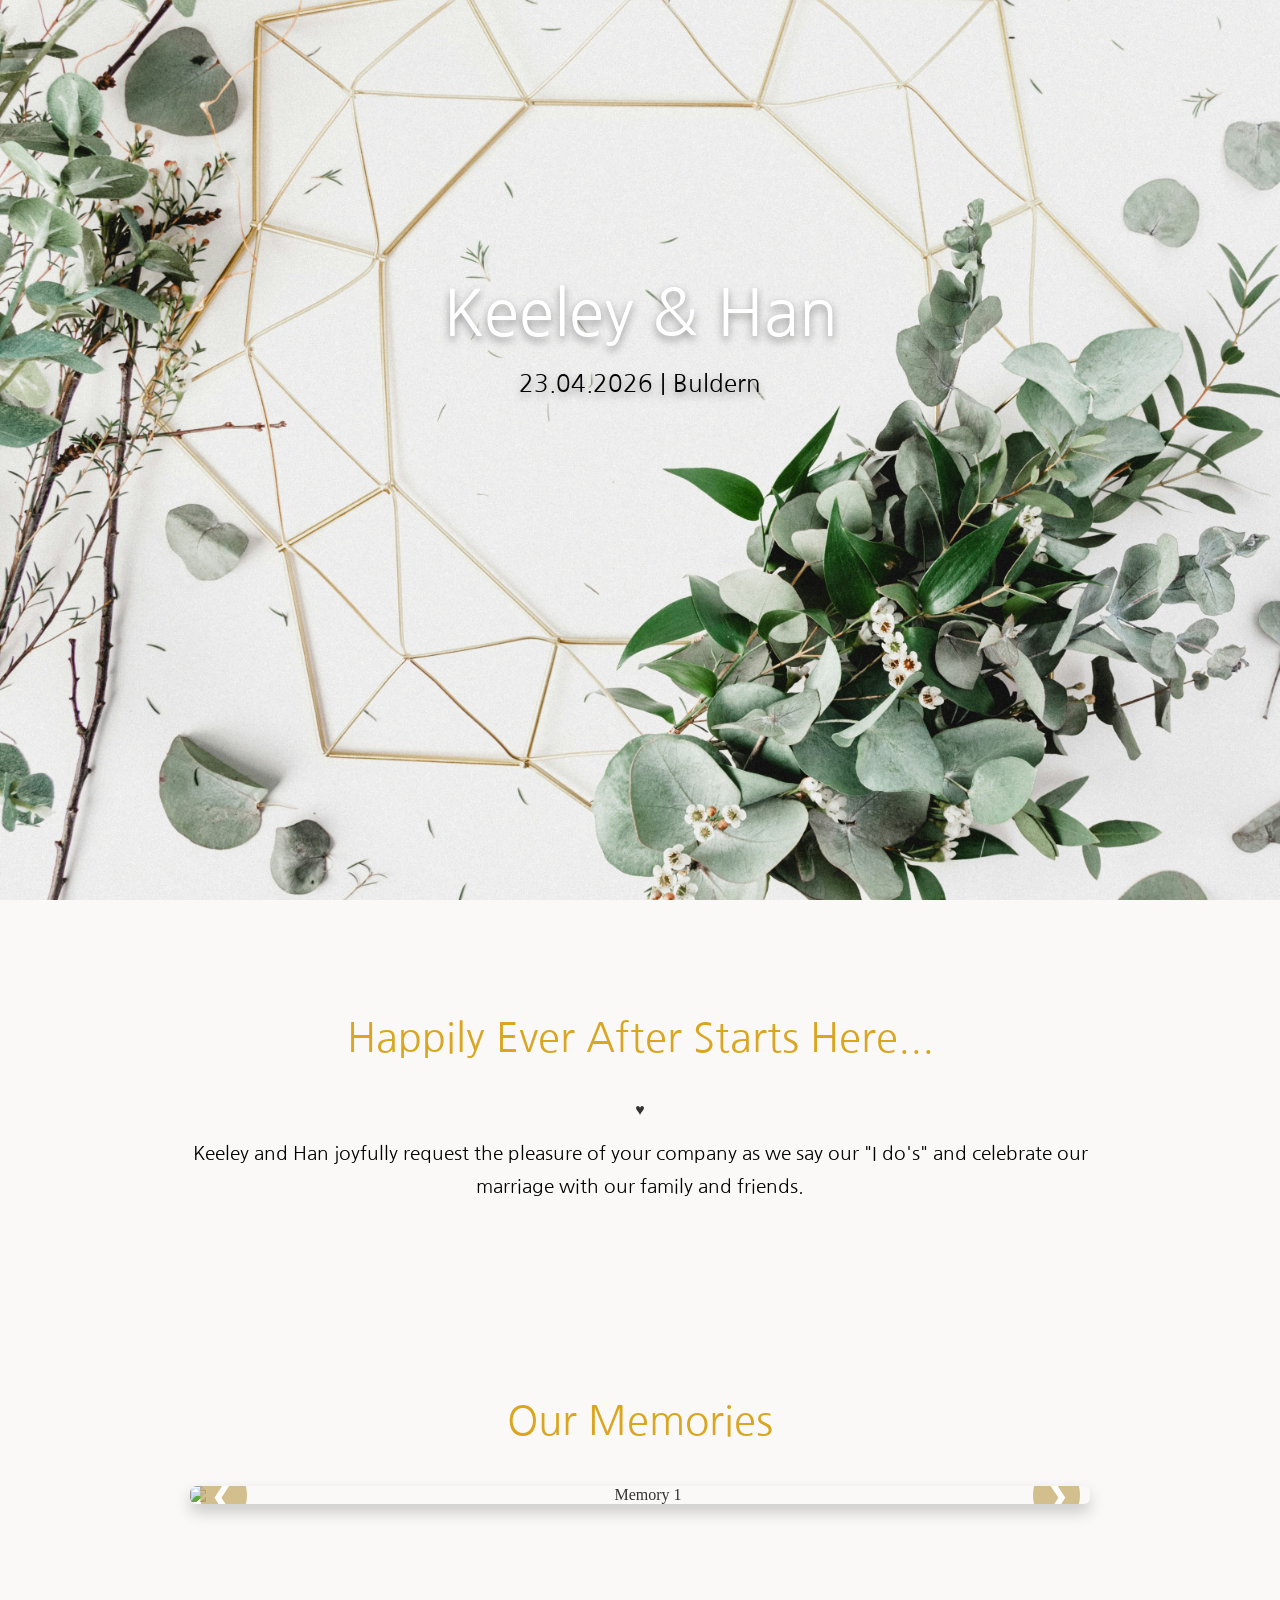
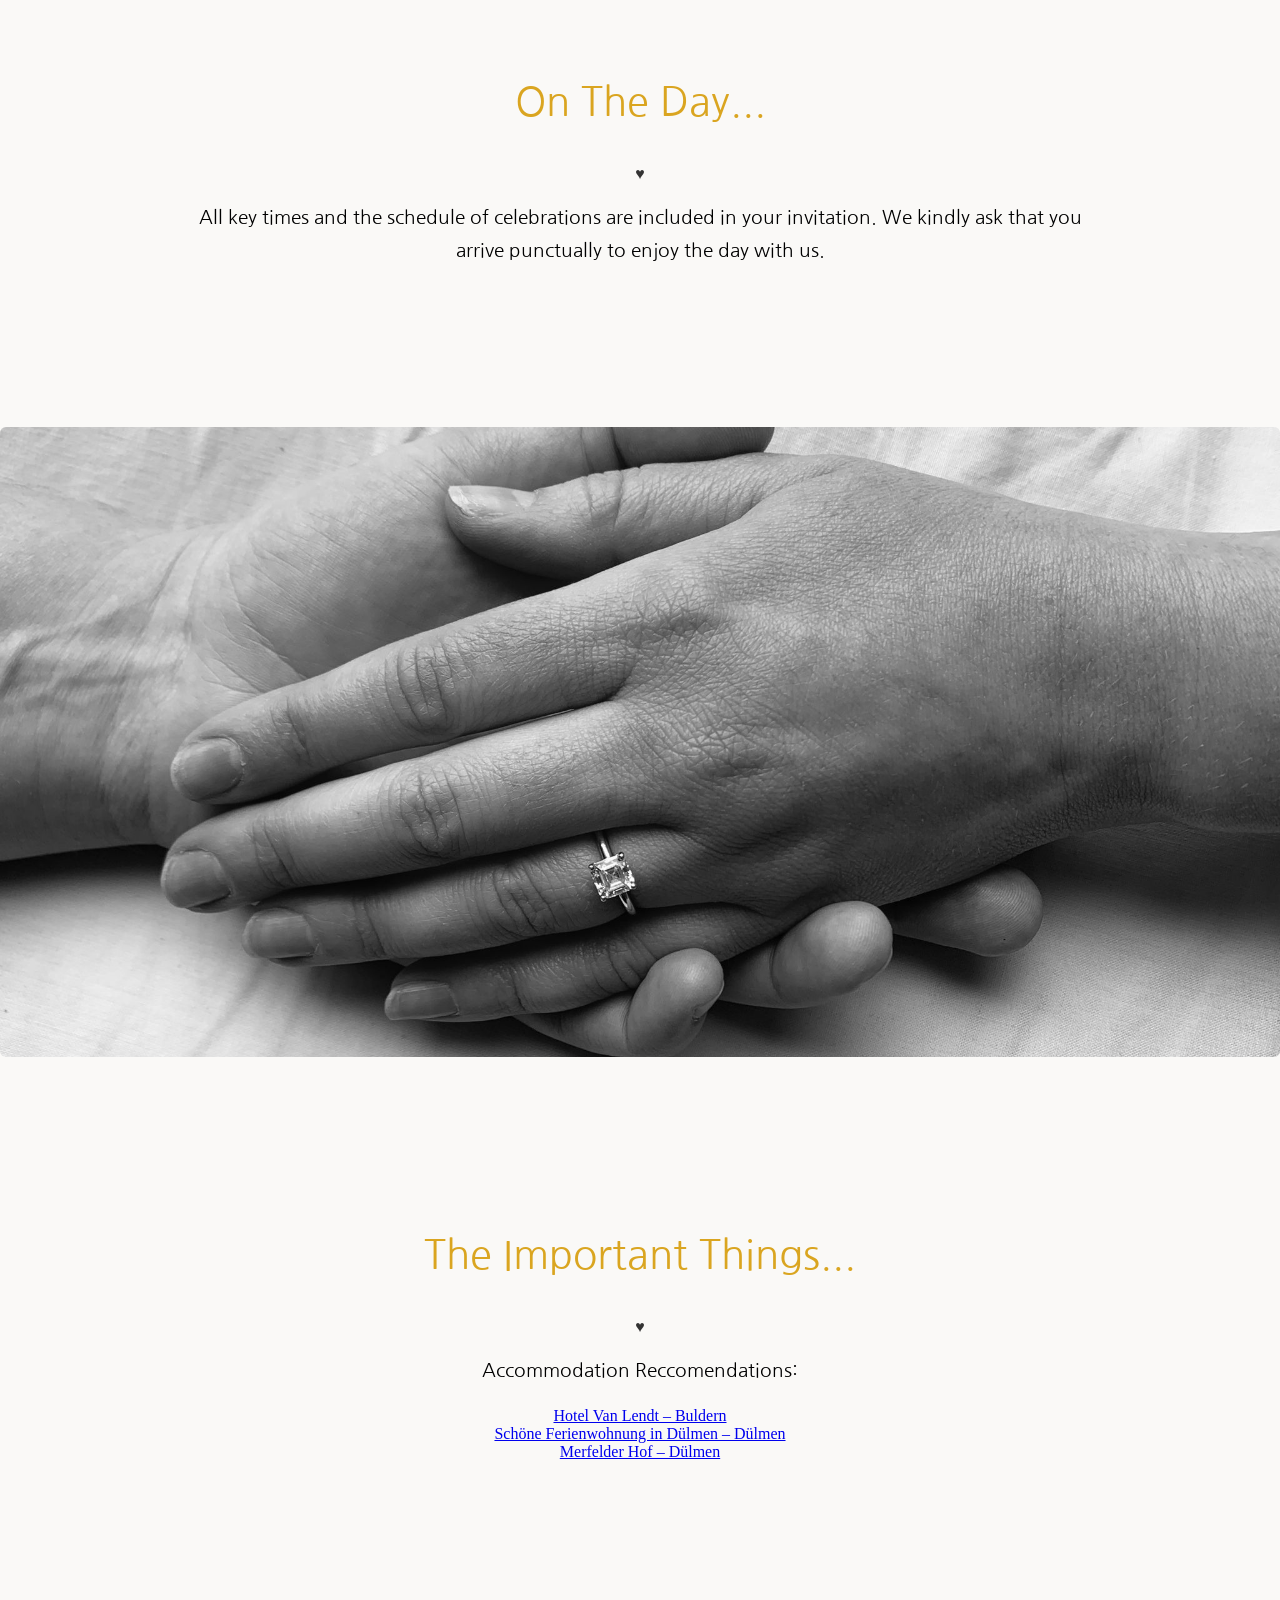
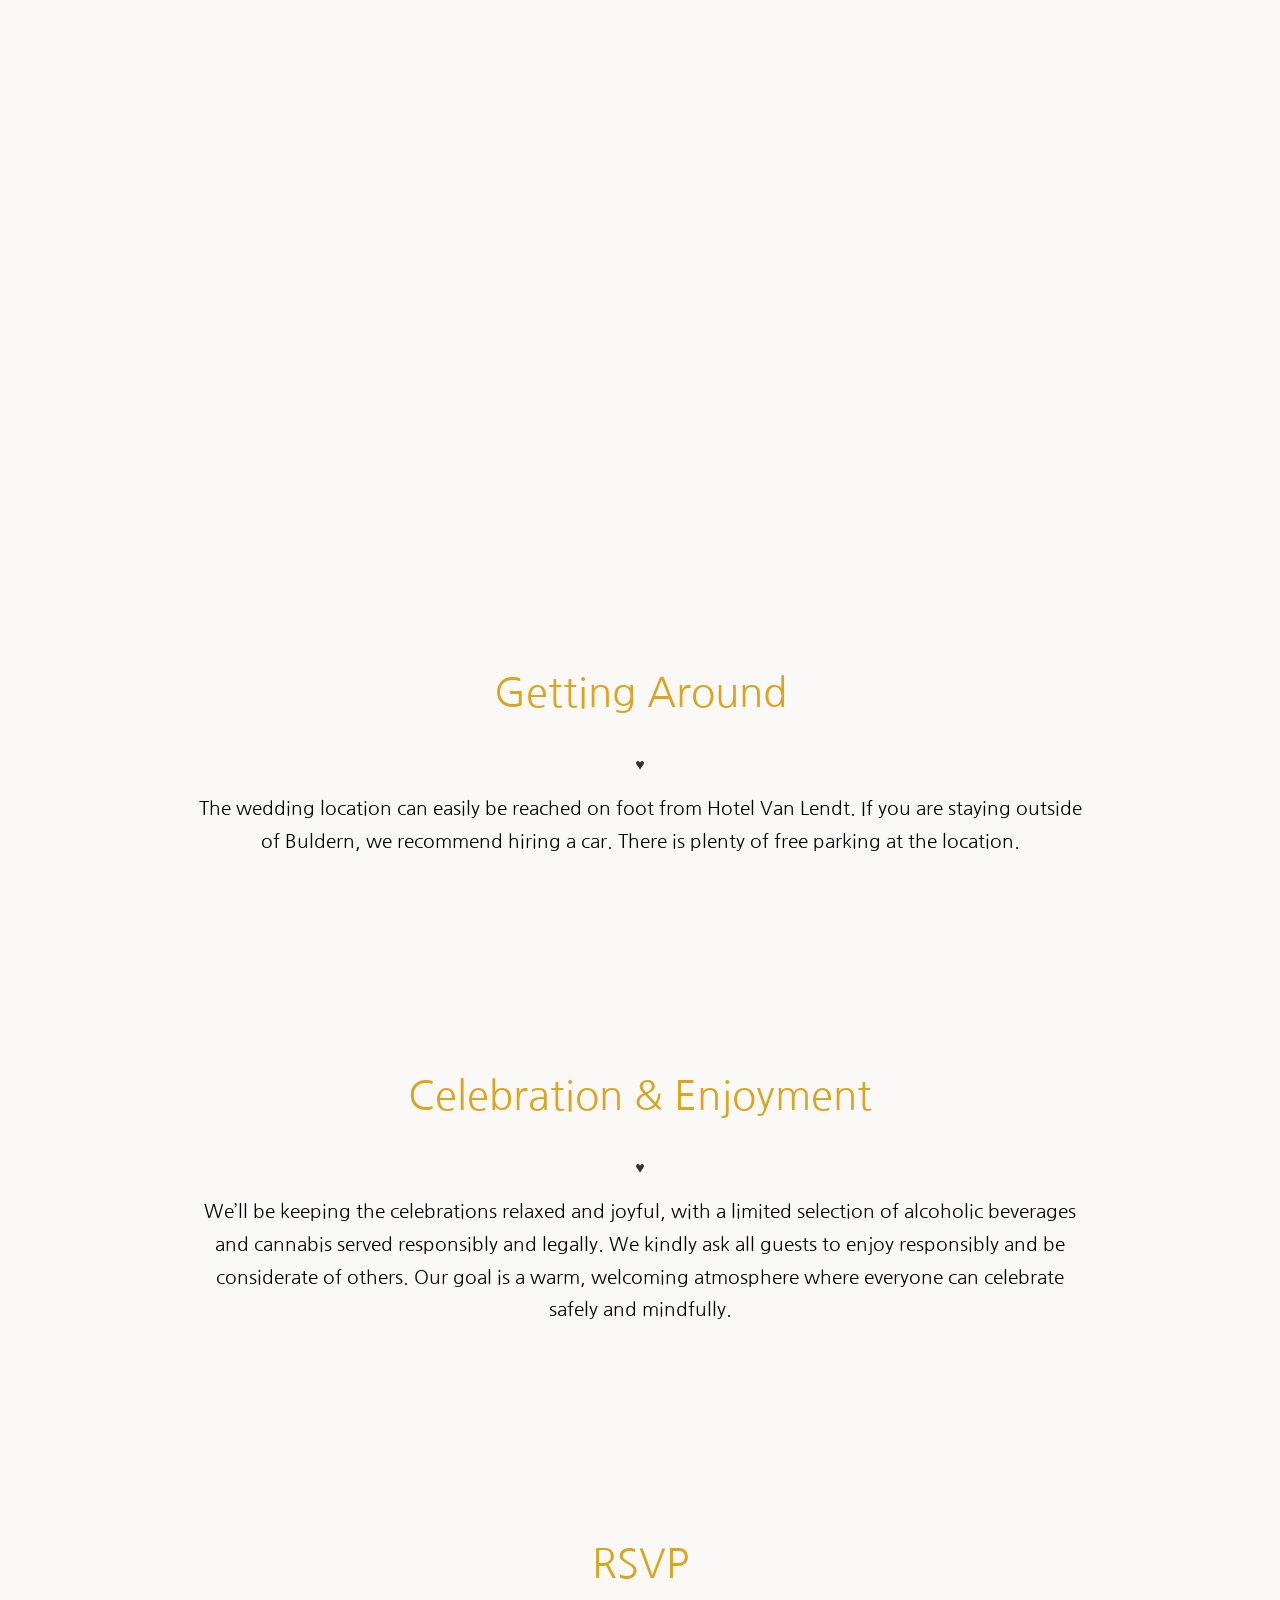
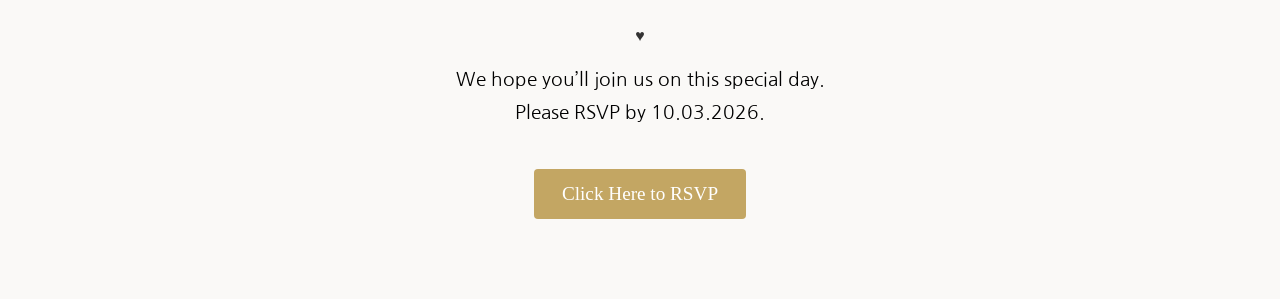
==== commit 35ca0f9a: "update" ====
--- a/index.html
+++ b/index.html
@@ -1,65 +1,187 @@
-<!DOCTYPE html>
+<!doctype html>
 <html lang="en">
-<head>
-  <meta charset="UTF-8" />
-  <meta name="viewport" content="width=device-width, initial-scale=1.0" />
-  <title>Keeley & Han — 23.04.2026</title>
-  <link rel="stylesheet" href="style.css" />
-  <link href="https://fonts.googleapis.com/css2?family=Nanum+Gothic:wght@400;700&display=swap" rel="stylesheet">
-</head>
-<body>
-  
-  <div class="hero-section">
-    <h1>Keeley & Han</h1>
-    <p>23.04.2026 | Buldern</p>
-  </div>
+  <head>
+    <meta charset="UTF-8" />
+    <meta name="viewport" content="width=device-width, initial-scale=1.0" />
+    <title>Keeley & Han — 23.04.2026</title>
+    <link rel="stylesheet" href="style.css" />
+    <link
+      href="https://fonts.googleapis.com/css2?family=Nanum+Gothic:wght@400;700&display=swap"
+      rel="stylesheet"
+    />
+  </head>
 
-  <section id="story">
-    <h2>Happily Ever After Starts Here...</h2><br>&hearts;
-    <p>Keeley and Han joyfully request the pleasure of your company as we say our "I do's" and celebrate our marriage with our family and friends.</p>
-  </section>
+  <body>
+    <div class="hero-section">
+      <h1>Keeley & Han</h1>
+      <p>23.04.2026 | Buldern</p>
+    </div>
 
-  <div class="photo-strip" style="background-image:url('images/strip1.jpg');"></div>
+    <section id="story">
+      <h2>Happily Ever After Starts Here...</h2>
+      <br />&hearts;
+      <p>
+        Keeley and Han joyfully request the pleasure of your company as we say
+        our "I do's" and celebrate our marriage with our family and friends.
+      </p>
+    </section>
 
-  <section id="details" class="text-over-photo">
-    <div class="overlay">
-      <h2>On The Day...</h2><br>&hearts;
-      <p>All key times and the schedule of celebrations are included in your invitation. We kindly ask that you arrive punctually to enjoy the day with us.</p>
-    </div>
-  </section>
+    <!-- <div class="photo-strip" style="background-image:url('images/strip1.jpg');"></div> -->
 
-  <div class="photo-strip" style="background-image:url('images/strip2.jpg');"></div>
+    <section id="photo-carousel">
+      <h2>Our Memories</h2>
+      <div class="carousel">
+        <div class="slides">
+          <div class="slide">
+            <img src="images/image1.jpg" alt="Memory 1" />
+          </div>
+          <div class="slide">
+            <img src="images/image2.jpg" alt="Memory 2" />
+          </div>
+          <div class="slide">
+            <img src="images/image3.jpg" alt="Memory 3" />
+          </div>
+          <div class="slide">
+            <img src="images/image4.jpg" alt="Memory 3" />
+          </div>
+          <div class="slide">
+            <img src="images/image5.jpg" alt="Memory 3" />
+          </div>
+        </div>
 
-  <section id="accommodation">
-    <h2>The Important Things...</h2><br>&hearts;
-    <p>Accommodation Reccomendations:<br></p>
+        <!-- Optional navigation arrows -->
+        <button class="prev">&#10094;</button>
+        <button class="next">&#10095;</button>
+      </div>
+    </section>
 
-    <a href="#">Hotel Van Lendt – Buldern</a><br>
-    <a href="#">Schöne Ferienwohnung in Dülmen – Dülmen</a><br>
-    <a href="#">Merfelder Hof – Dülmen</a>
-  </section>
+    <section id="details" class="text-over-photo">
+      <div class="overlay">
+        <h2>On The Day...</h2>
+        <br />&hearts;
+        <p>
+          All key times and the schedule of celebrations are included in your
+          invitation. We kindly ask that you arrive punctually to enjoy the day
+          with us.
+        </p>
+      </div>
+    </section>
 
-  <section id="location">
-    <div class="map-wrapper">
-      <iframe src="https://www.google.com/maps/embed?pb=!1m18!1m12!1m3!1d2463.625701372077!2d7.3510725!3d51.8677902!2m3!1f0!2f0!3f0!3m2!1i1024!2i768!4f13.1!3m3!1m2!1s0x47b9ab08e99fabc3%3A0x5cff2f88bb32eb2a!2sSEESCHEUNE%20-%20DIE%20EVENTLOCATION%20IM%20M%C3%9CNSTERLAND!5e0!3m2!1sen!2sde!4v1762705161014!5m2!1sen!2sde" width="100%" height="450" style="border:0;" allowfullscreen="" loading="lazy" referrerpolicy="no-referrer-when-downgrade"></iframe>
-    </div>
-  </section>
+    <div
+      class="photo-strip"
+      style="background-image: url(&quot;images/strip2.jpg&quot;)"
+    ></div>
 
-  <section>
-    <h2>Getting Around</h2><br>&hearts;
-    <p>The wedding location can easily be reached on foot from Hotel Van Lendt. If you are staying outside of Buldern, we recommend hiring a car. There is plenty of free parking at the location.</p>
-  </section>
+    <section id="accommodation">
+      <h2>The Important Things...</h2>
+      <br />&hearts;
+      <p>Accommodation Reccomendations:<br /></p>
 
-  <section>
-    <h2>Celebration & Enjoyment</h2><br>&hearts;
-    <p>We’ll be keeping the celebrations relaxed and joyful, with a limited selection of alcoholic beverages and cannabis served responsibly and 
-legally. We kindly ask all guests to enjoy responsibly and be considerate of others. Our goal is a warm, welcoming atmosphere where everyone can celebrate safely and mindfully.</p>
-  </section>
+      <a href="#">Hotel Van Lendt – Buldern</a><br />
+      <a href="#">Schöne Ferienwohnung in Dülmen – Dülmen</a><br />
+      <a href="#">Merfelder Hof – Dülmen</a>
+    </section>
 
-  <section id="rsvp">
-    <h2>RSVP</h2><br>&hearts;
-    <p>We hope you’ll join us on this special day.<br>Please RSVP by 10.03.2026.</p>
-    <a class="rsvp-button" href="https://docs.google.com/forms/d/e/1FAIpQLSeetmAH4cesLOqkKq2MIP7J2bO_eZGsd08v54XGEmrCmU65VQ/viewform" target="_blank">Click Here to RSVP</a>
-  </section>
-</body>
+    <section id="location">
+      <div class="map-wrapper">
+        <iframe
+          src="https://www.google.com/maps/embed?pb=!1m18!1m12!1m3!1d2463.625701372077!2d7.3510725!3d51.8677902!2m3!1f0!2f0!3f0!3m2!1i1024!2i768!4f13.1!3m3!1m2!1s0x47b9ab08e99fabc3%3A0x5cff2f88bb32eb2a!2sSEESCHEUNE%20-%20DIE%20EVENTLOCATION%20IM%20M%C3%9CNSTERLAND!5e0!3m2!1sen!2sde!4v1762705161014!5m2!1sen!2sde"
+          width="100%"
+          height="450"
+          style="border: 0"
+          allowfullscreen=""
+          loading="lazy"
+          referrerpolicy="no-referrer-when-downgrade"
+        ></iframe>
+      </div>
+    </section>
+
+    <section>
+      <h2>Getting Around</h2>
+      <br />&hearts;
+      <p>
+        The wedding location can easily be reached on foot from Hotel Van Lendt.
+        If you are staying outside of Buldern, we recommend hiring a car. There
+        is plenty of free parking at the location.
+      </p>
+    </section>
+
+    <section>
+      <h2>Celebration & Enjoyment</h2>
+      <br />&hearts;
+      <p>
+        We’ll be keeping the celebrations relaxed and joyful, with a limited
+        selection of alcoholic beverages and cannabis served responsibly and
+        legally. We kindly ask all guests to enjoy responsibly and be
+        considerate of others. Our goal is a warm, welcoming atmosphere where
+        everyone can celebrate safely and mindfully.
+      </p>
+    </section>
+
+    <section id="rsvp">
+      <h2>RSVP</h2>
+      <br />&hearts;
+      <p>
+        We hope you’ll join us on this special day.<br />Please RSVP by
+        10.03.2026.
+      </p>
+      <a
+        class="rsvp-button"
+        href="https://docs.google.com/forms/d/e/1FAIpQLSeetmAH4cesLOqkKq2MIP7J2bO_eZGsd08v54XGEmrCmU65VQ/viewform"
+        target="_blank"
+        >Click Here to RSVP</a
+      >
+    </section>
+
+    <script>
+      document.addEventListener("DOMContentLoaded", function () {
+        const slides = document.querySelector(".slides");
+        const slideElements = document.querySelectorAll(".slide");
+        const nextBtn = document.querySelector(".next");
+        const prevBtn = document.querySelector(".prev");
+
+        let currentIndex = 0;
+        const totalSlides = slideElements.length;
+
+        // Clone first slide and append to end for infinite effect
+        const firstClone = slideElements[0].cloneNode(true);
+        slides.appendChild(firstClone);
+
+        function showSlide(index) {
+          slides.style.transition = "transform 0.5s ease-in-out";
+          slides.style.transform = `translateX(-${index * 100}%)`;
+        }
+
+        nextBtn.addEventListener("click", () => {
+          currentIndex++;
+          showSlide(currentIndex);
+
+          if (currentIndex === totalSlides) {
+            // Wait for transition to finish then jump to real first slide
+            setTimeout(() => {
+              slides.style.transition = "none";
+              slides.style.transform = "translateX(0%)";
+              currentIndex = 0;
+            }, 500);
+          }
+        });
+
+        prevBtn.addEventListener("click", () => {
+          if (currentIndex === 0) {
+            slides.style.transition = "none";
+            slides.style.transform = `translateX(-${totalSlides * 100}%)`;
+            currentIndex = totalSlides;
+            setTimeout(() => {
+              slides.style.transition = "transform 0.5s ease-in-out";
+              currentIndex--;
+              showSlide(currentIndex);
+            }, 10);
+          } else {
+            currentIndex--;
+            showSlide(currentIndex);
+          }
+        });
+      });
+    </script>
+  </body>
 </html>
--- a/style.css
+++ b/style.css
@@ -13,7 +13,7 @@
 /* === Hero Section === */
 .hero-section {
   height: 100vh;
-  background-image: url('images/hero.jpg');
+  background-image: url("images/hero.jpg");
   background-size: cover;
   background-position: center;
   display: flex;
@@ -30,7 +30,7 @@
   font-size: 4rem;
   margin: 0;
   font-weight: 300;
-  font-family: 'Nanum Gothic', sans-serif;
+  font-family: "Nanum Gothic", sans-serif;
   position: relative;
   top: -100px;
 }
@@ -38,7 +38,7 @@
 .hero-section p {
   font-size: 1.5rem;
   margin-top: 10px;
-  font-family: 'Nanum Gothic', sans-serif;
+  font-family: "Nanum Gothic", sans-serif;
   position: relative;
   top: -100px;
 }
@@ -56,14 +56,14 @@
   font-size: 2.5rem;
   margin-bottom: 20px;
   color: goldenrod;
-  font-family: 'Nanum Gothic', sans-serif;
+  font-family: "Nanum Gothic", sans-serif;
 }
 
 p {
   font-size: 1.2rem;
   line-height: 1.7;
   color: black;
-  font-family: 'Nanum Gothic', sans-serif;
+  font-family: "Nanum Gothic", sans-serif;
 }
 
 /* === Photo Strip Sections === */
@@ -73,6 +73,69 @@
   background-position: center;
   margin: 60px 0;
   border-radius: 6px;
+}
+
+/* === Photo Carousel === */
+#photo-carousel {
+  text-align: center;
+  padding: 60px 20px;
+}
+
+#photo-carousel h2 {
+  margin-bottom: 40px;
+}
+
+.carousel {
+  position: relative;
+  max-width: 900px;
+  margin: auto;
+  overflow: hidden;
+  border-radius: 6px;
+  box-shadow: 0 8px 16px rgba(0, 0, 0, 0.2);
+}
+
+.slides {
+  display: flex;
+  transition: transform 0.5s ease-in-out;
+}
+
+.slide {
+  min-width: 100%;
+}
+
+.slide img {
+  width: 100%;
+  display: block;
+  object-fit: cover;
+  border-radius: 6px;
+}
+
+/* Navigation buttons */
+.carousel button {
+  position: absolute;
+  top: 50%;
+  transform: translateY(-50%);
+  background-color: rgba(195, 166, 99, 0.7);
+  border: none;
+  color: white;
+  font-size: 2rem;
+  padding: 10px;
+  cursor: pointer;
+  border-radius: 50%;
+  user-select: none;
+  transition: 0.3s ease;
+}
+
+.carousel button:hover {
+  background-color: rgba(168, 140, 82, 0.9);
+}
+
+.prev {
+  left: 10px;
+}
+
+.next {
+  right: 10px;
 }
 
 /* === RSVP Button === */
@@ -124,4 +187,9 @@
   section {
     padding: 50px 15px;
   }
+
+  .carousel button {
+    font-size: 1.5rem;
+    padding: 8px;
+  }
 }
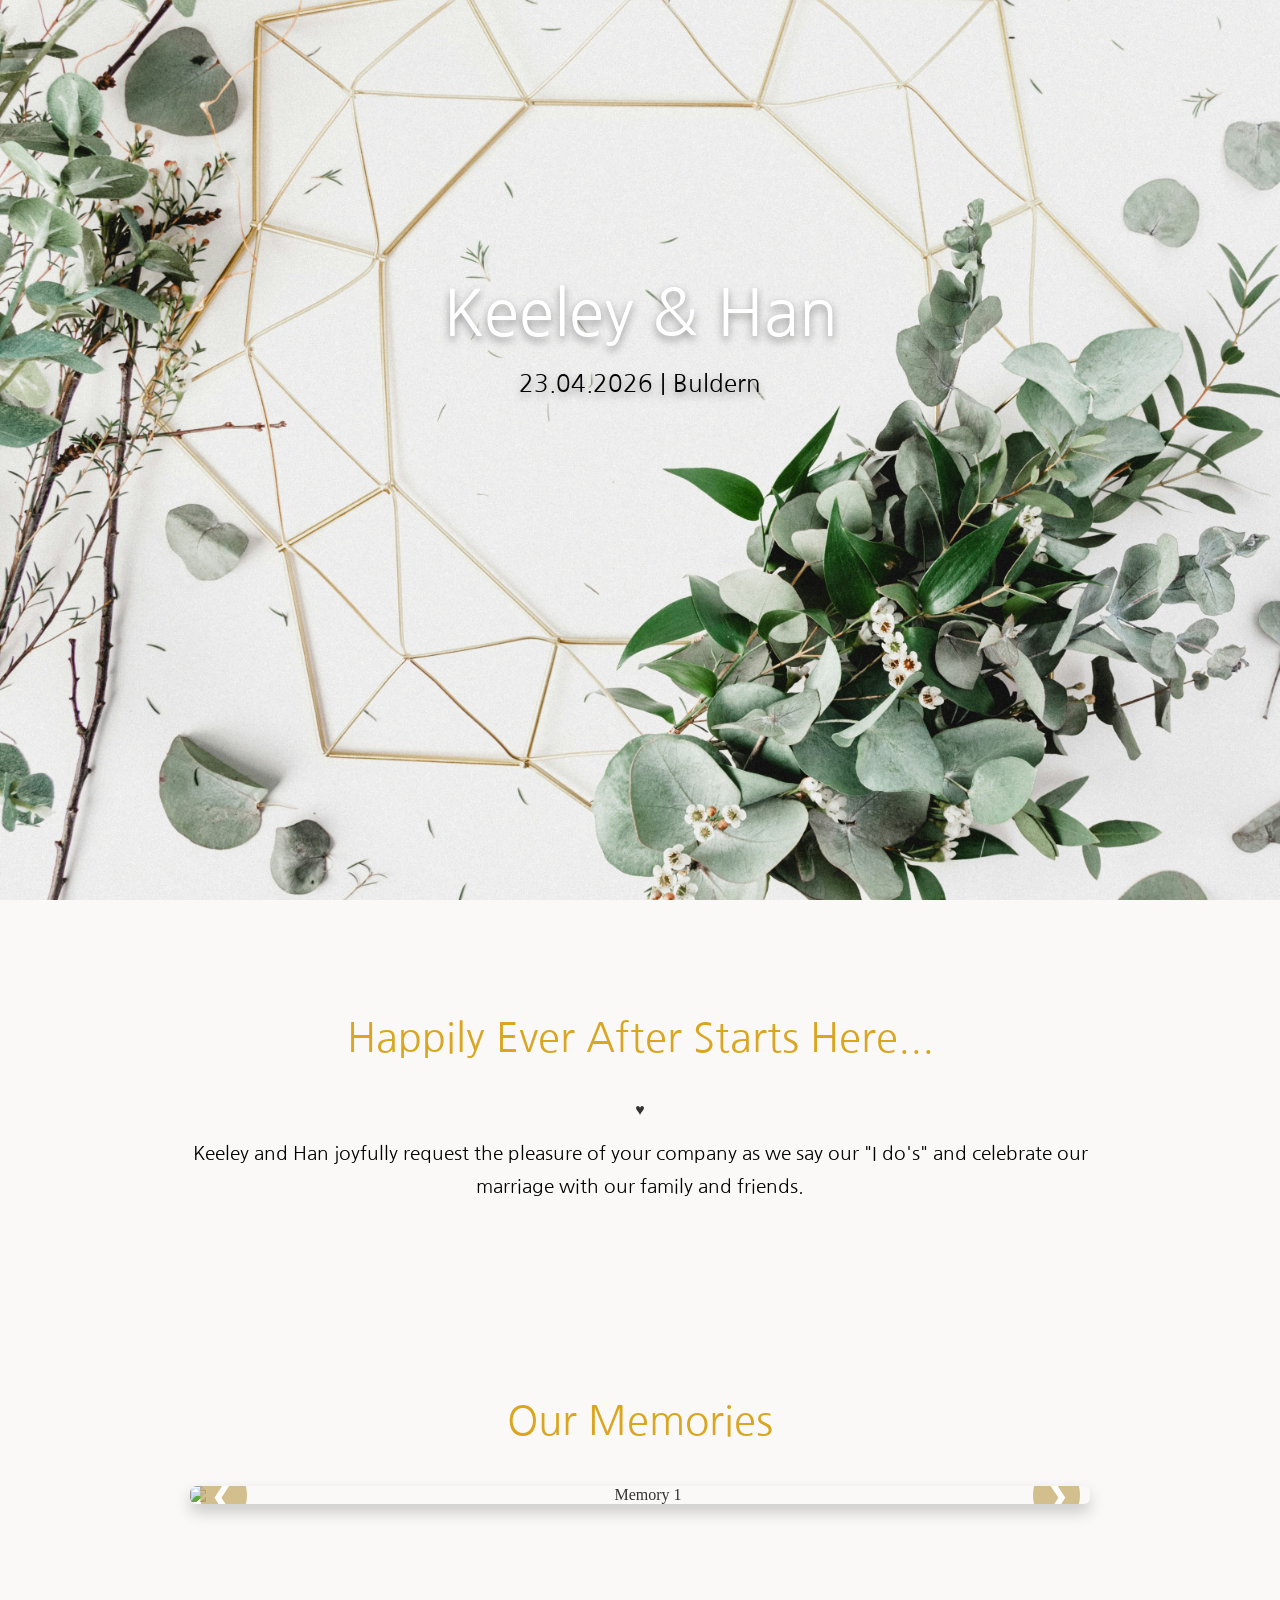
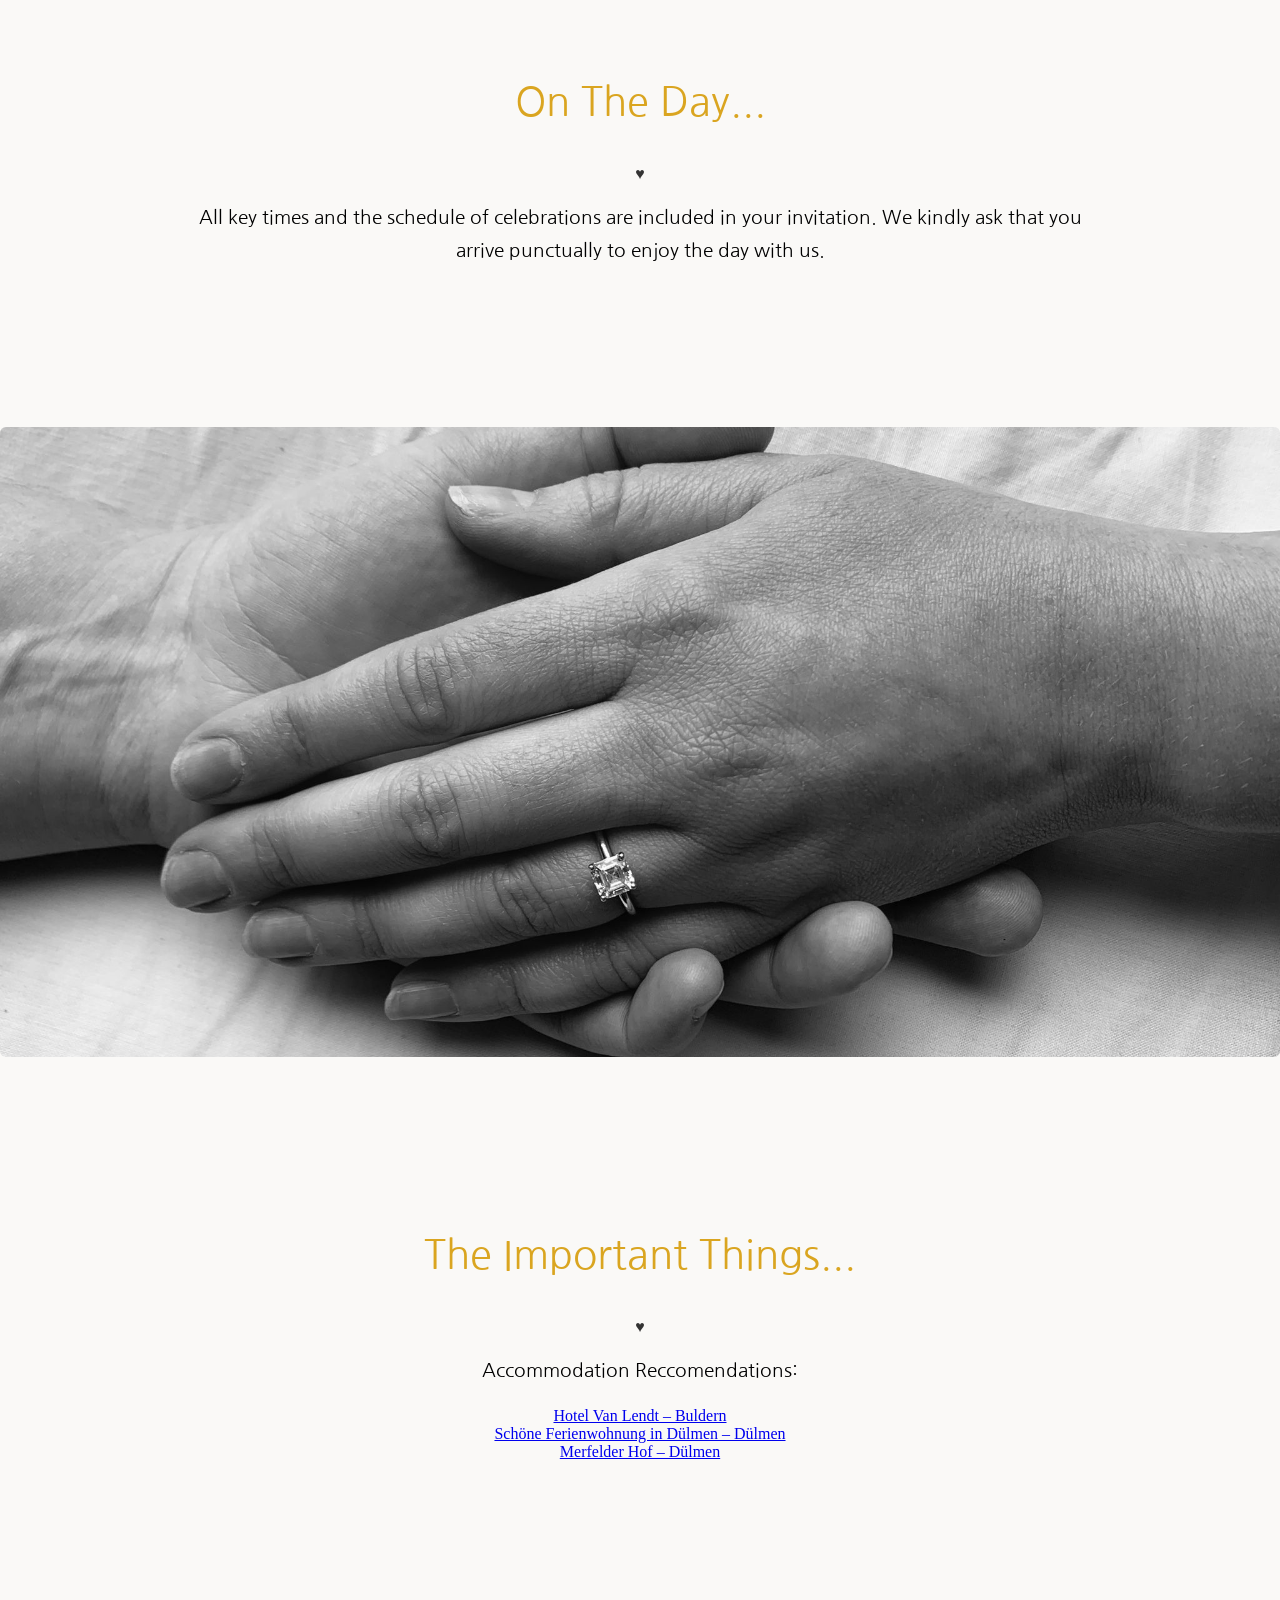
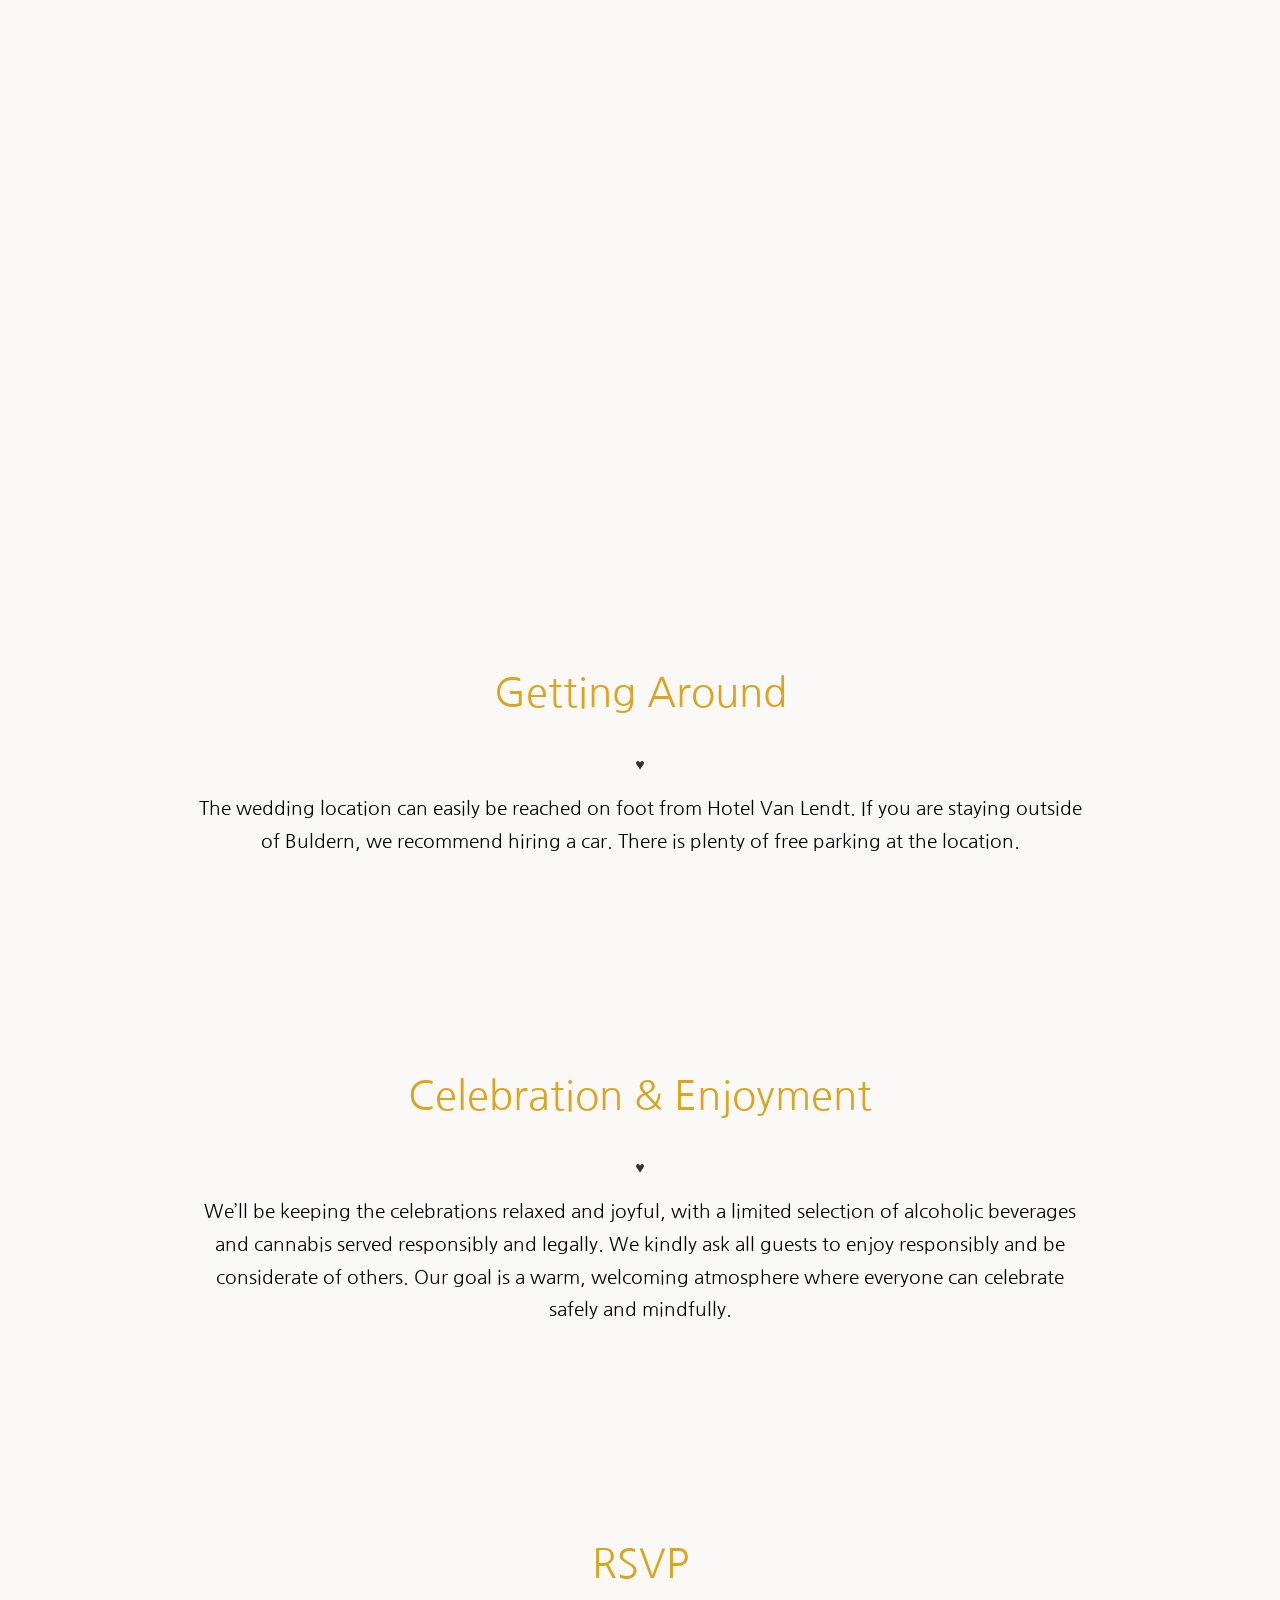
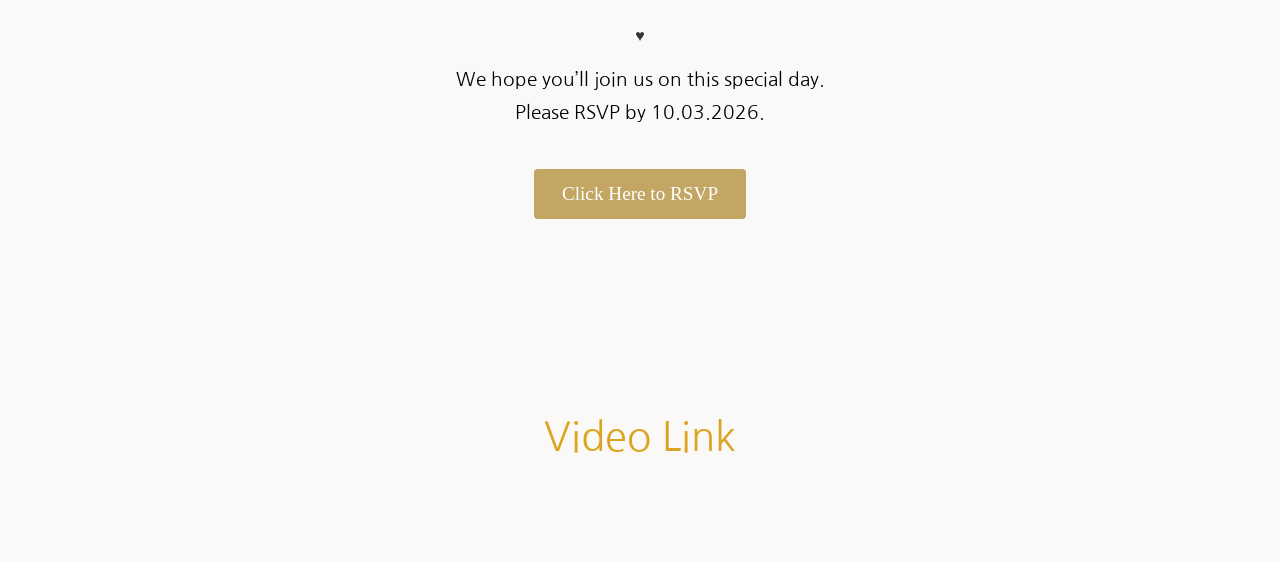
==== commit 61987f7d: "Video link" ====
--- a/index.html
+++ b/index.html
@@ -133,6 +133,10 @@
       >
     </section>
 
+    <section id="video-link">
+      <h2>Video Link</h2>
+    </section>
+
     <script>
       document.addEventListener("DOMContentLoaded", function () {
         const slides = document.querySelector(".slides");
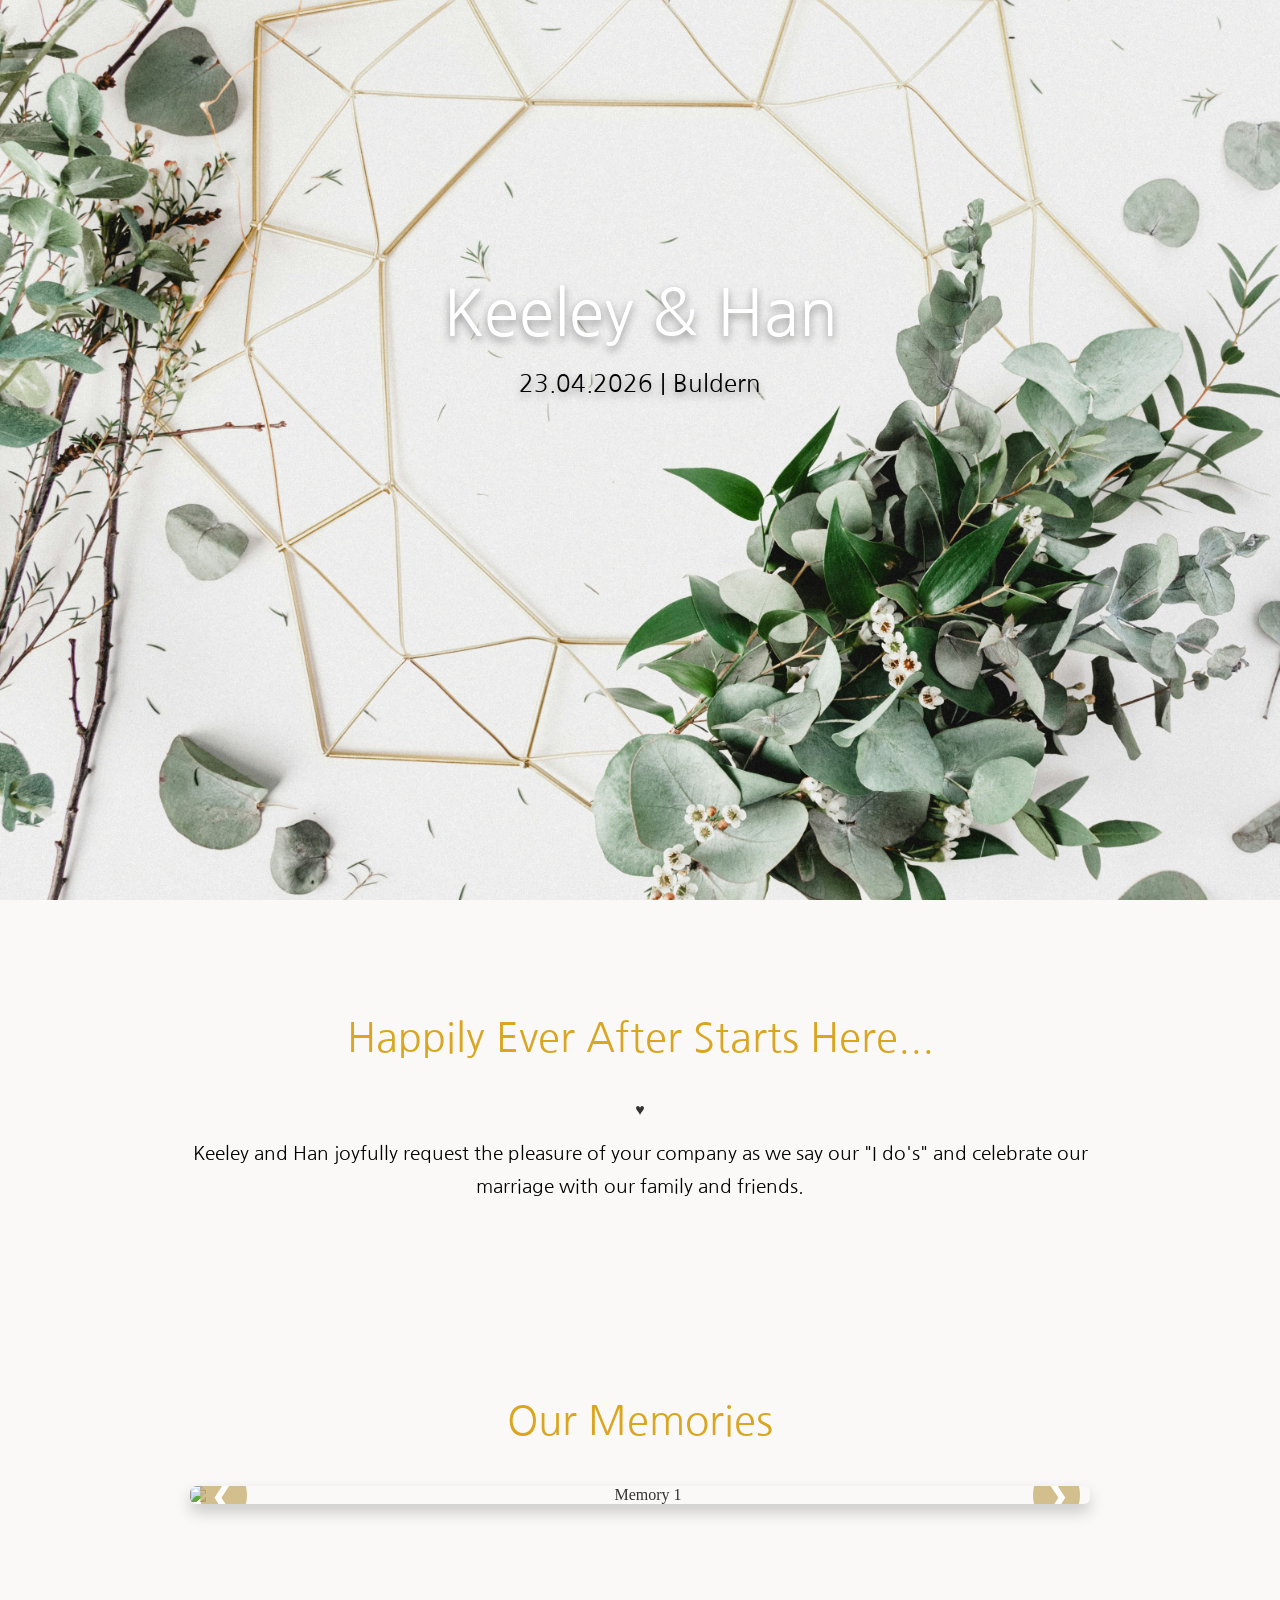
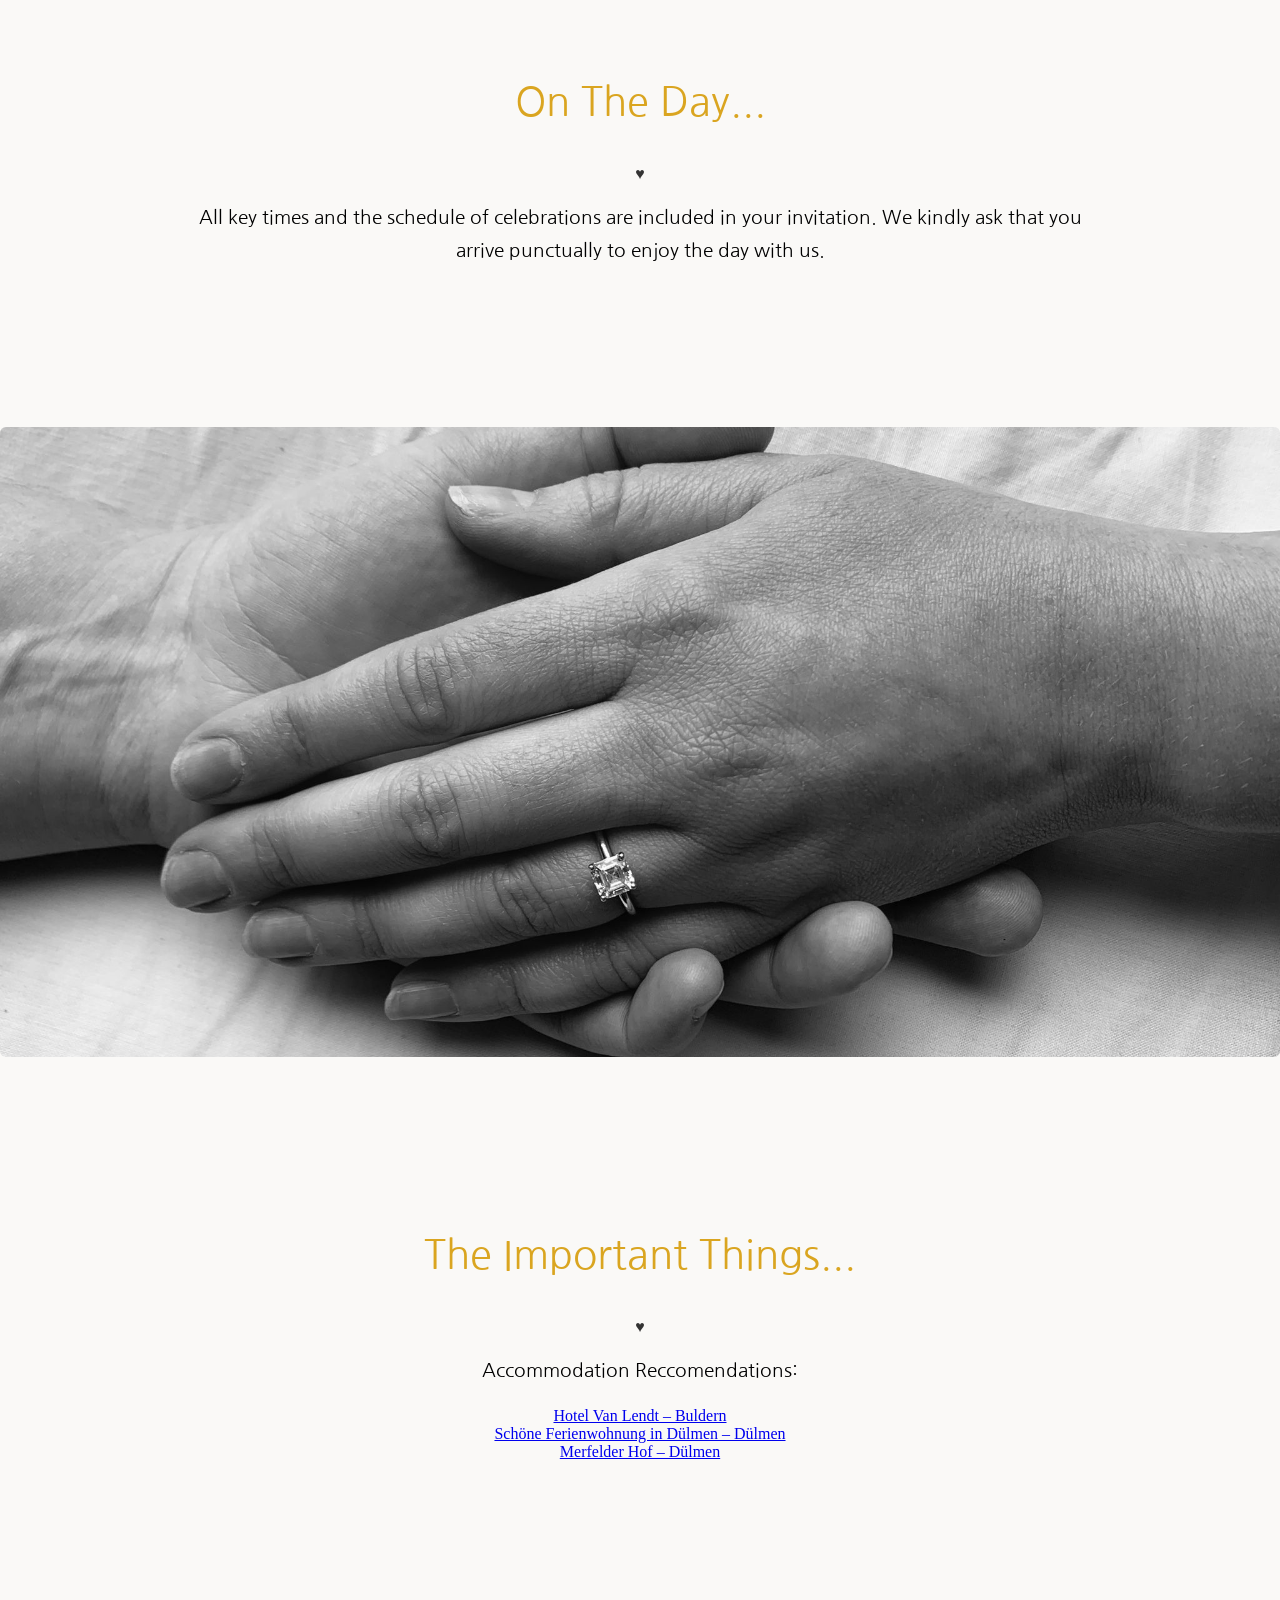
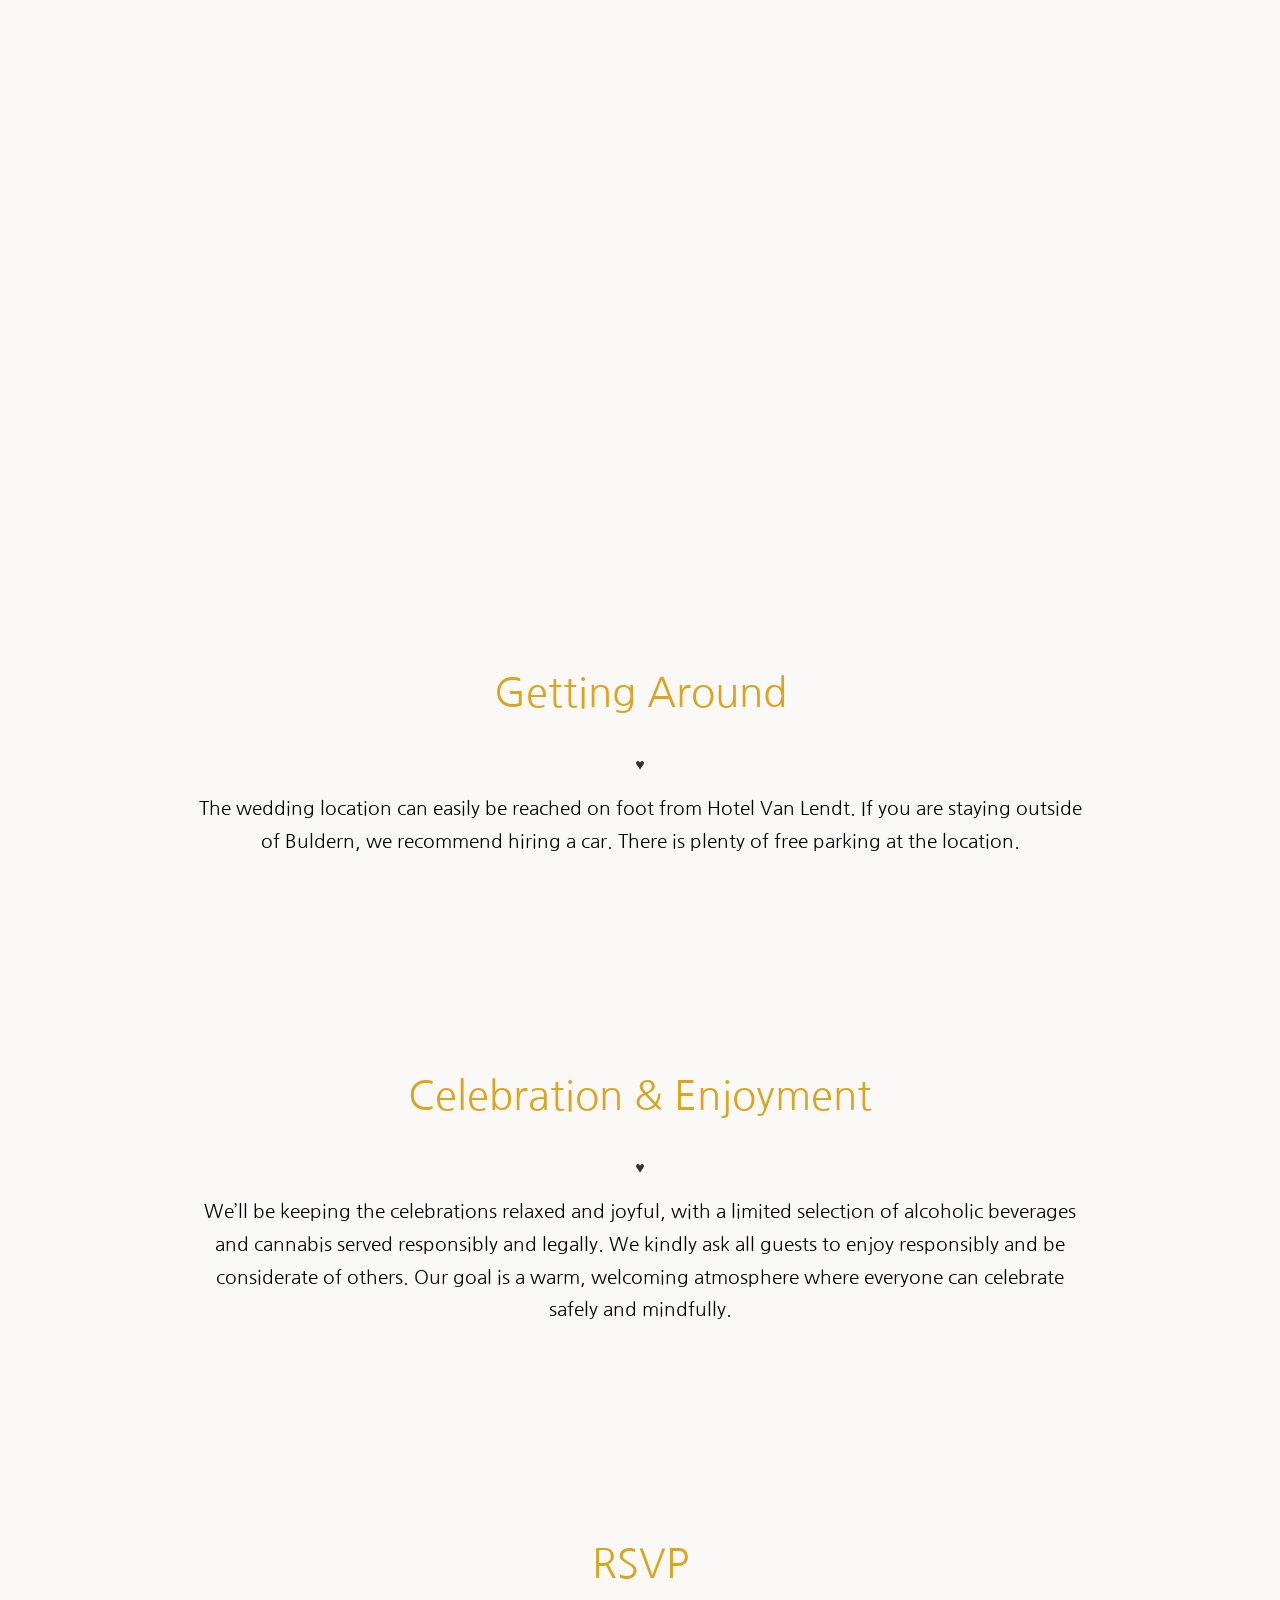
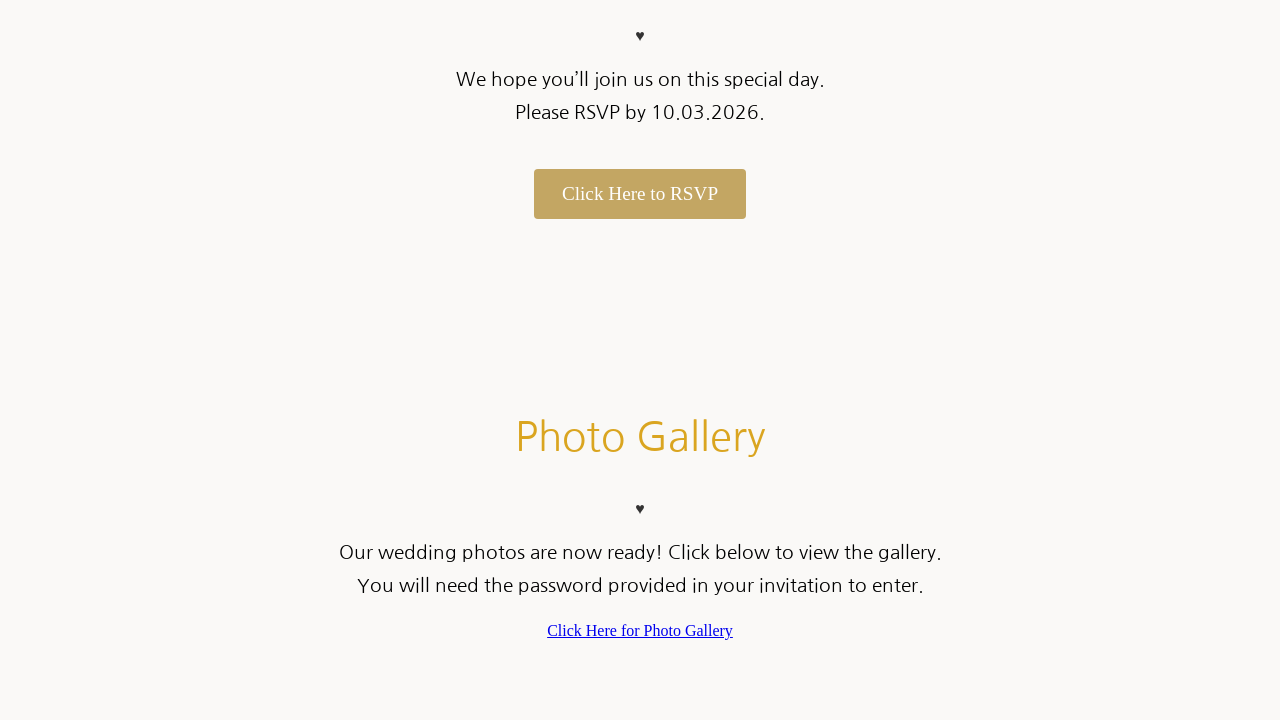
==== commit b0fbc5df: "photo gallery" ====
--- a/index.html
+++ b/index.html
@@ -133,8 +133,16 @@
       >
     </section>
 
-    <section id="video-link">
-      <h2>Video Link</h2>
+    <section id="photo-gallery">
+      <h2>Photo Gallery</h2>
+      <br />&hearts;
+      <p>
+        Our wedding photos are now ready! Click below to view the gallery.<br />
+        You will need the password provided in your invitation to enter.
+      </p>
+      <a class="gallery-button" href="gallery.html"
+        >Click Here for Photo Gallery</a
+      >
     </section>
 
     <script>
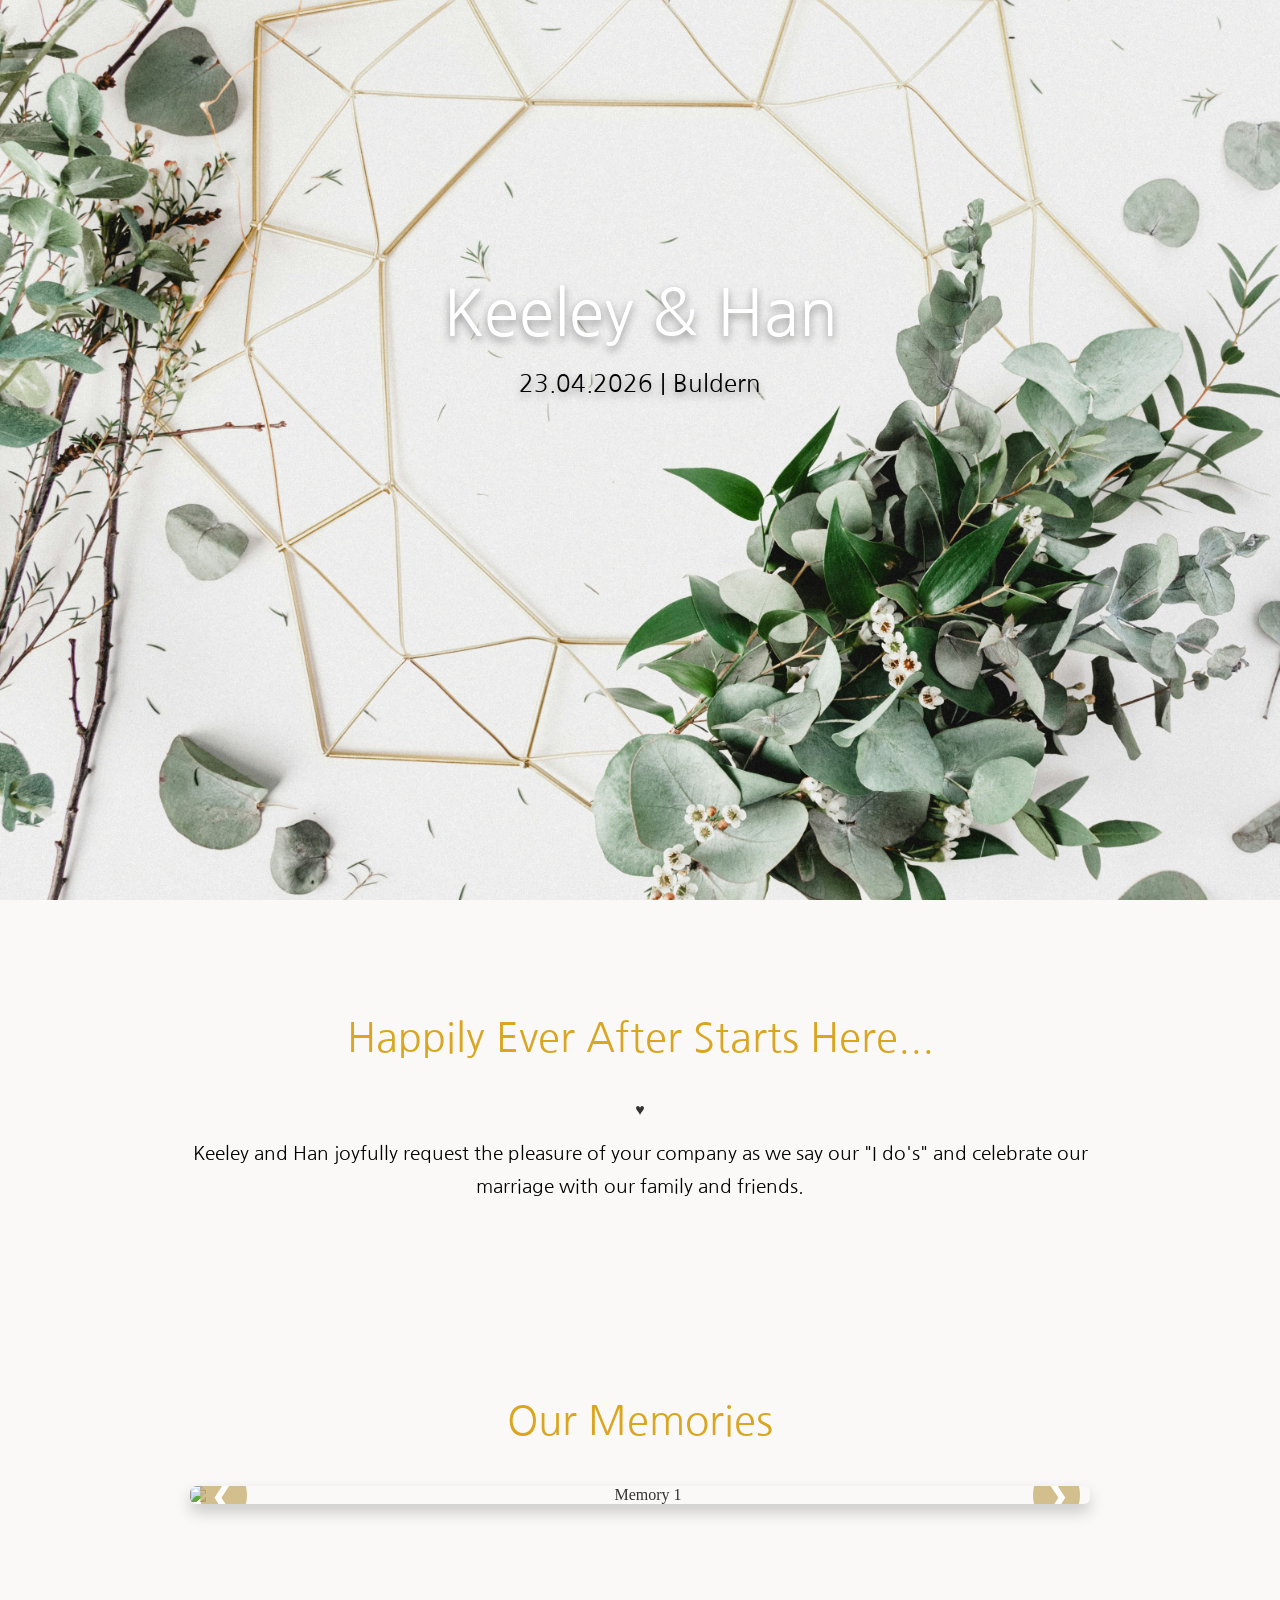
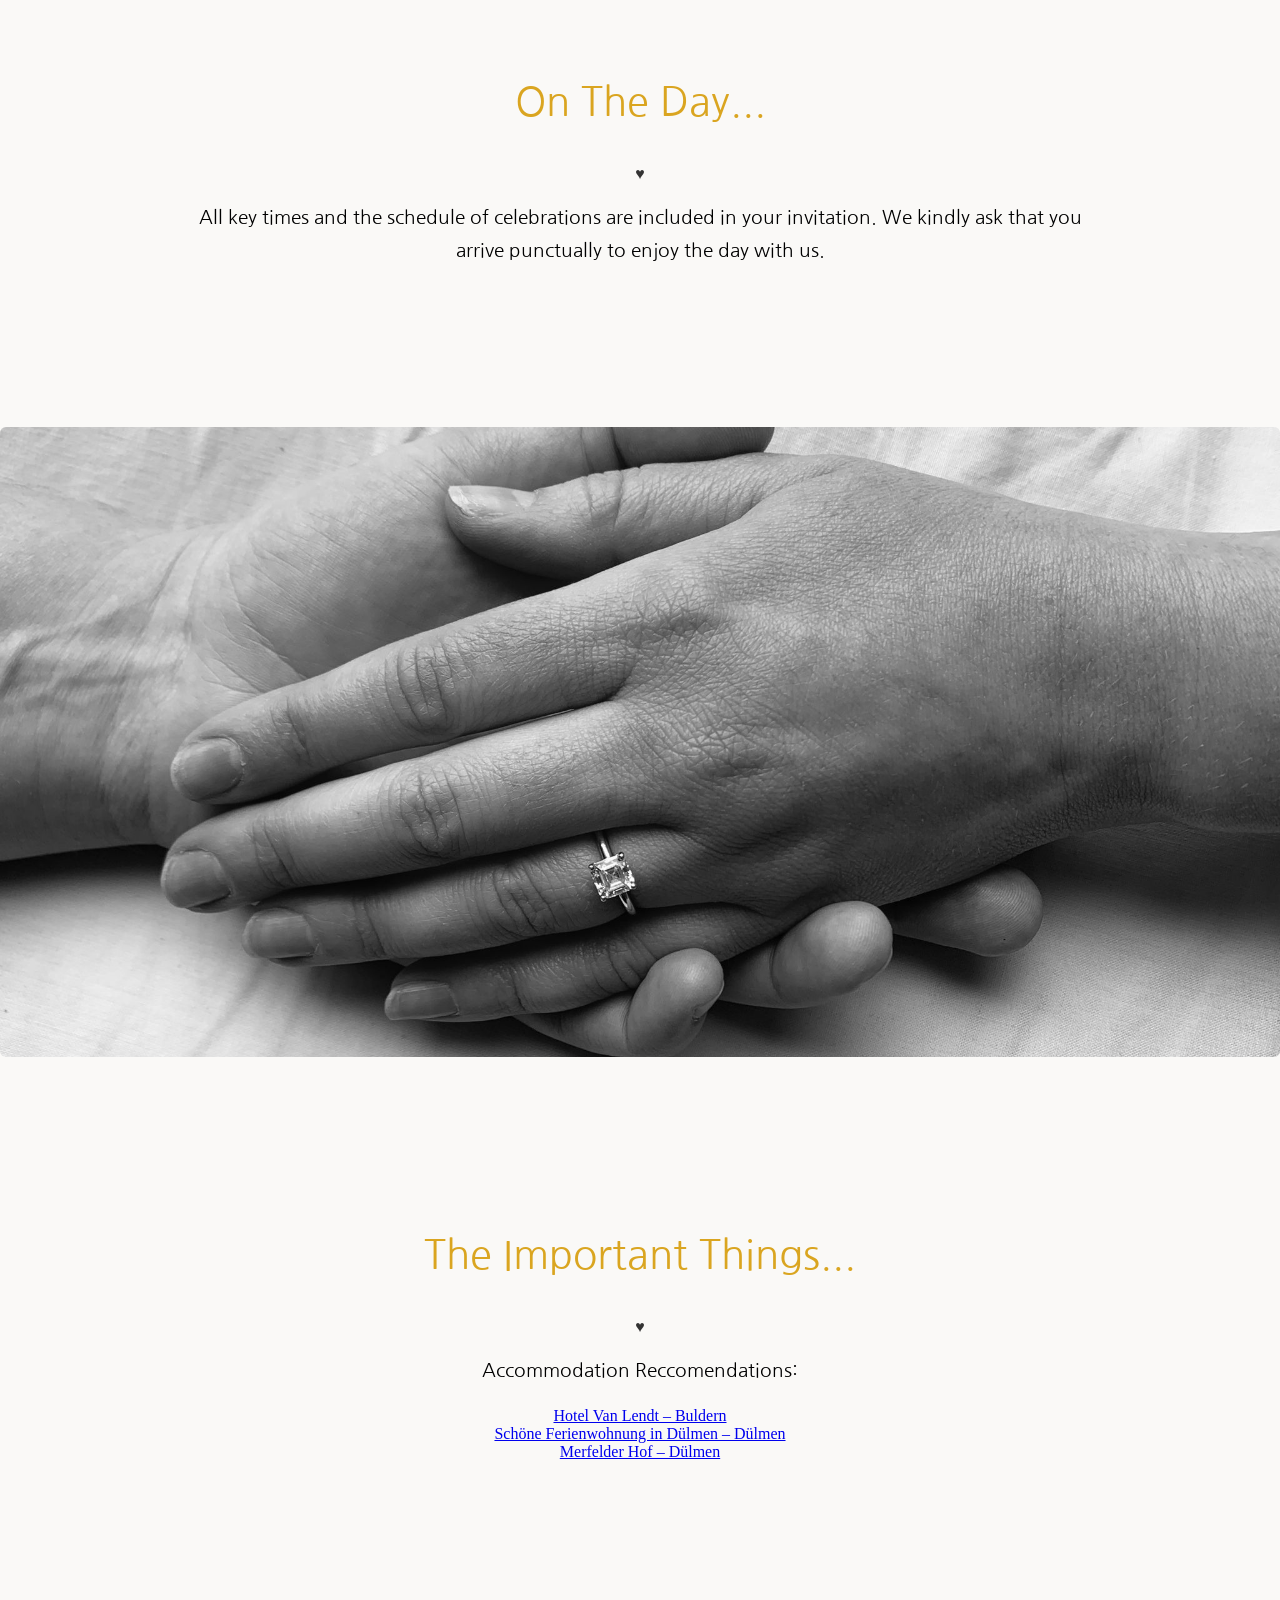
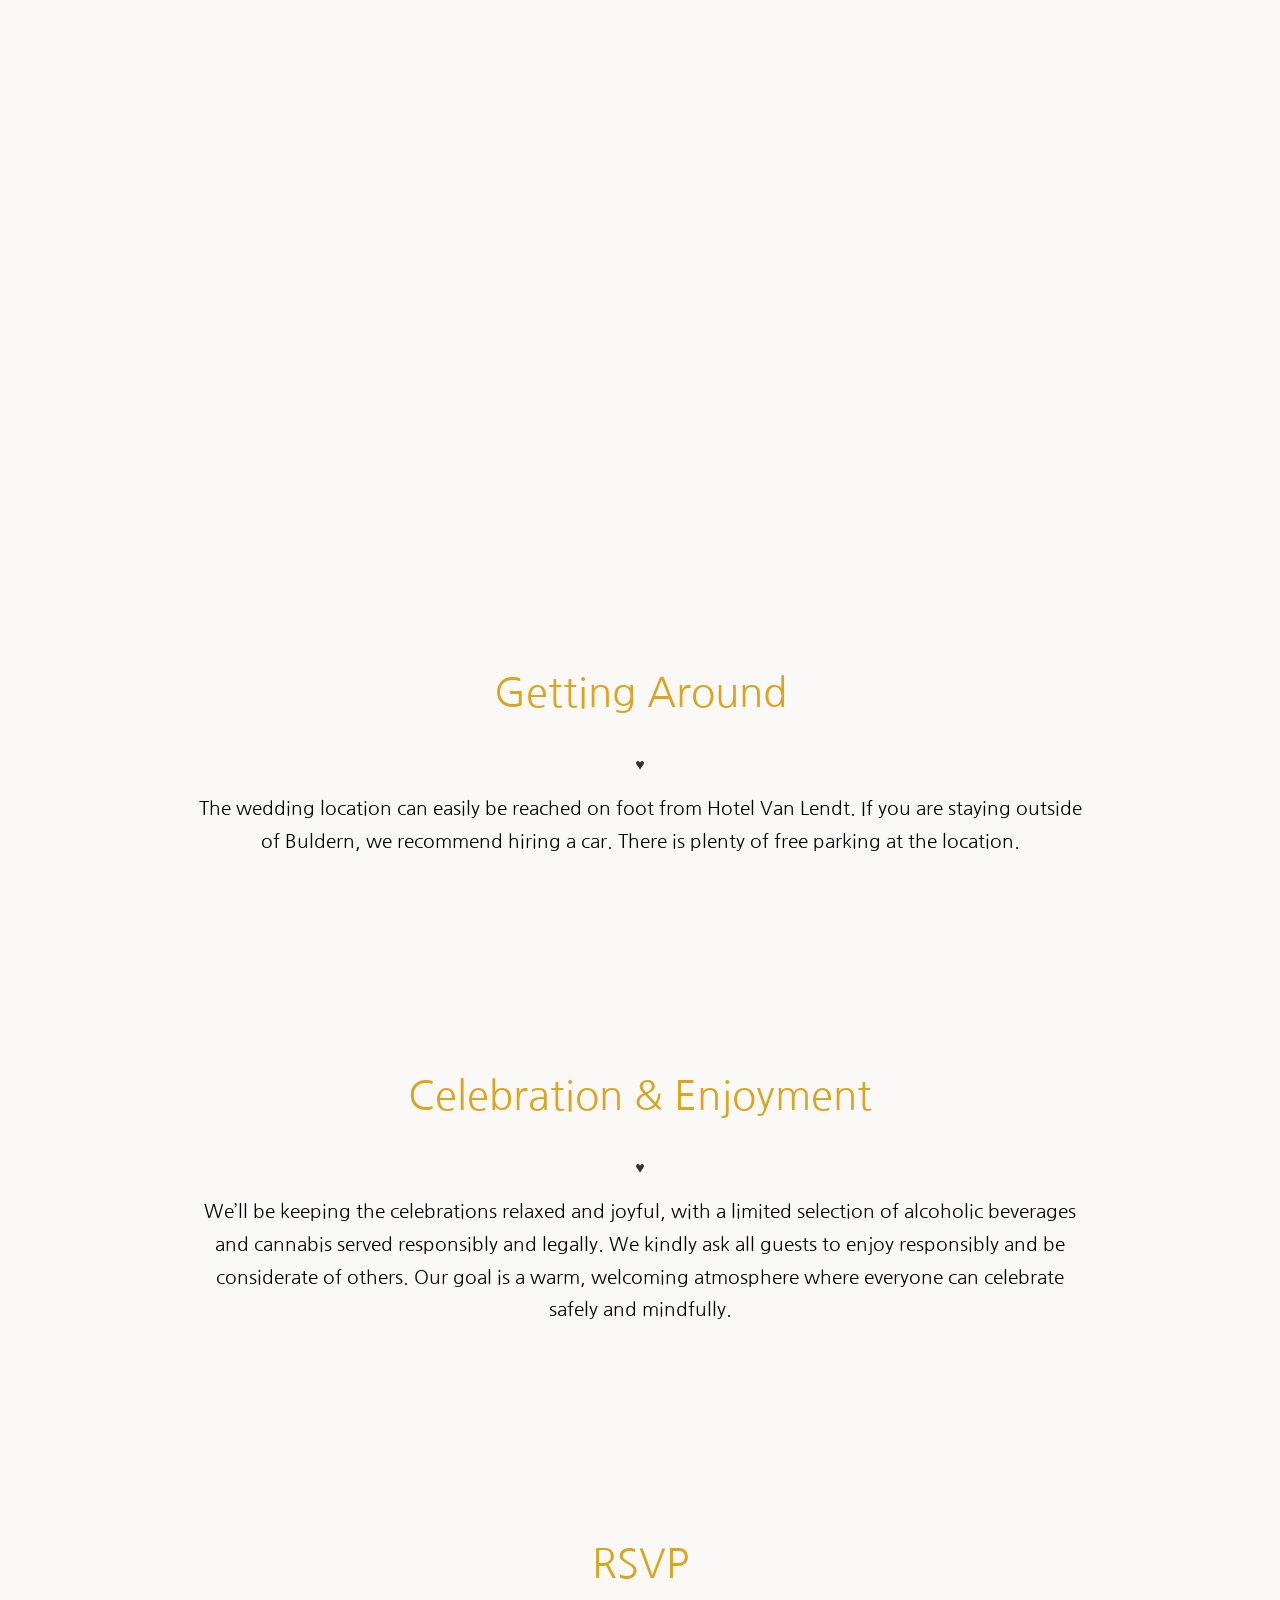
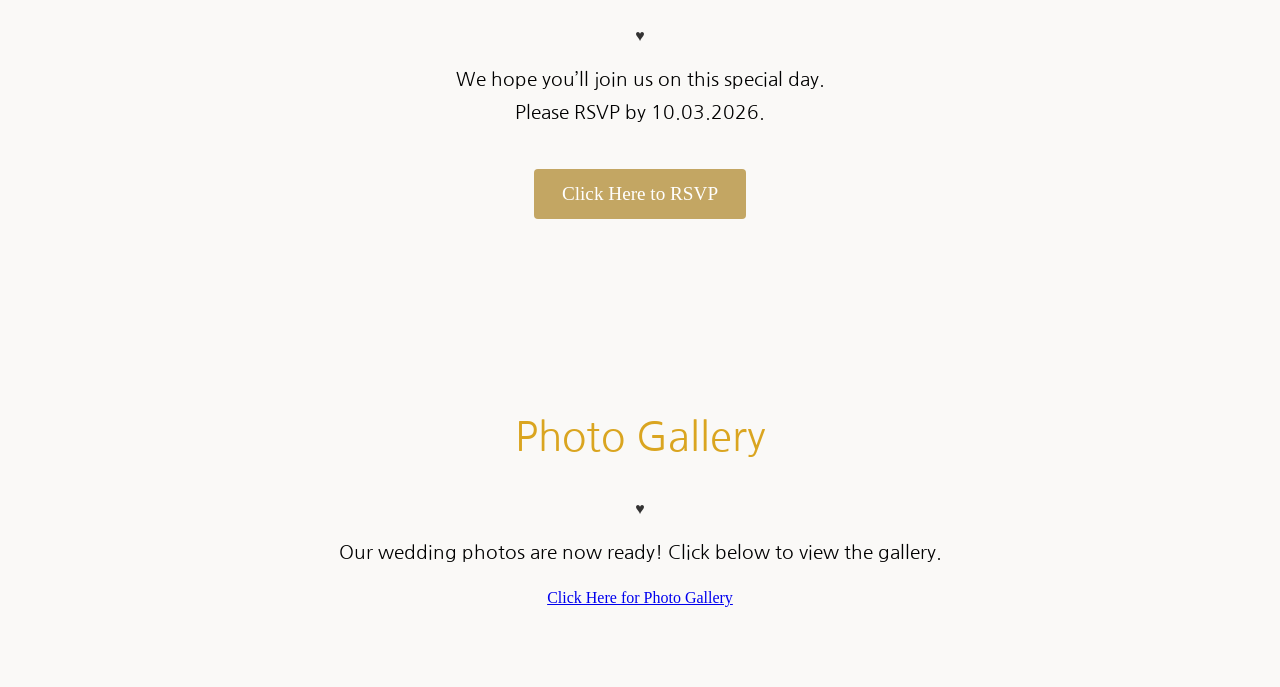
==== commit 3b470388: "Update index.html" ====
--- a/index.html
+++ b/index.html
@@ -137,8 +137,7 @@
       <h2>Photo Gallery</h2>
       <br />&hearts;
       <p>
-        Our wedding photos are now ready! Click below to view the gallery.<br />
-        You will need the password provided in your invitation to enter.
+        Our wedding photos are now ready! Click below to view the gallery.
       </p>
       <a class="gallery-button" href="gallery.html"
         >Click Here for Photo Gallery</a
